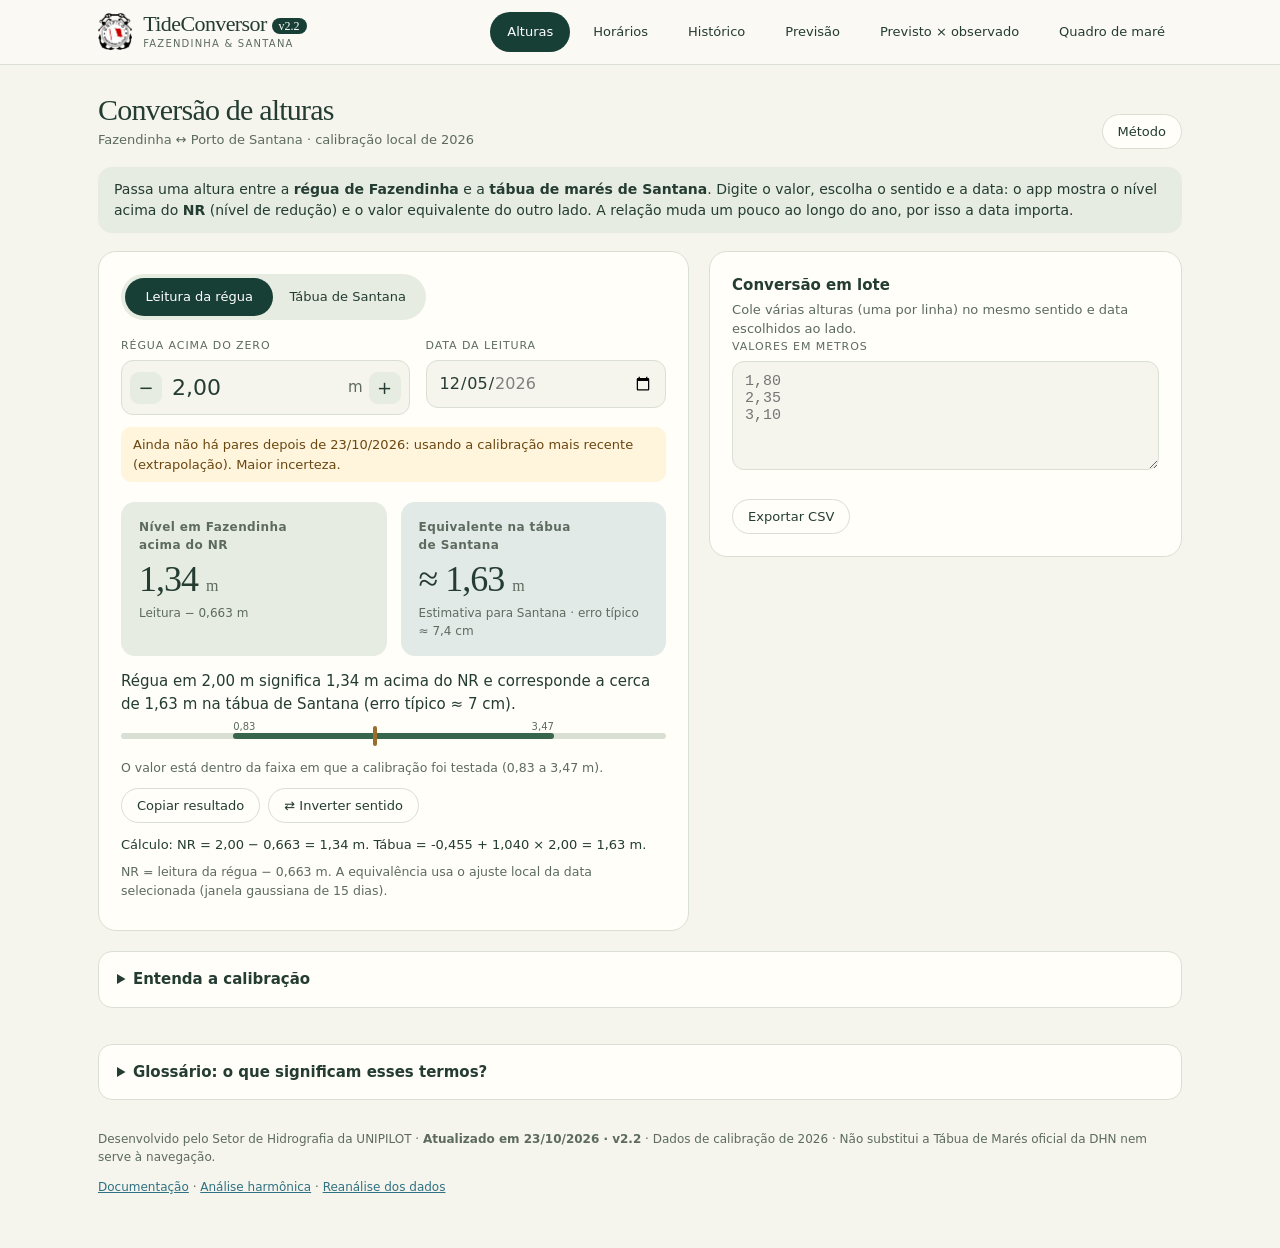
==== index.html @ 61ae39d6 "Refaz Previsto × observado: visão geral de todo o registro, pontos e curvas Co-Authored-By: Claude S" ====
<!doctype html>
<html lang="pt-BR">
<head>
<meta charset="utf-8">
<meta name="viewport" content="width=device-width,initial-scale=1">
<meta name="theme-color" content="#173f35">
<meta name="description" content="TideConversor v2: conversão de alturas, defasagens de horário, série histórica e previsão de maré entre Fazendinha e Porto de Santana.">
<title>TideConversor v2</title>
<link rel="icon" href="logo.png">
<link rel="manifest" href="manifest.webmanifest">
<link rel="stylesheet" href="styles.css">
<link rel="stylesheet" href="compare.css">
</head>
<body>
<a class="skip" href="#main">Ir para o conteúdo</a>
<header>
  <div class="top">
    <div class="brand">
      <img class="institution-logo" src="logo.png" alt="Logotipo UNIPILOT" width="34" height="37">
      <div><strong>TideConversor <em>v2.2</em></strong><span>Fazendinha &amp; Santana</span></div>
    </div>
    <nav class="topnav" role="tablist" aria-label="Ferramentas">
      <button role="tab" id="tab-converter" data-panel="converter" aria-selected="true" aria-controls="converter">Alturas</button>
      <button role="tab" id="tab-lunar" data-panel="lunar" aria-selected="false" aria-controls="lunar">Horários</button>
      <button role="tab" id="tab-history" data-panel="history" aria-selected="false" aria-controls="history">Histórico</button>
      <button role="tab" id="tab-forecast" data-panel="forecast" aria-selected="false" aria-controls="forecast">Previsão</button>
      <button role="tab" id="tab-compare" data-panel="compare" aria-selected="false" aria-controls="compare">Previsto × observado</button>
      <button role="tab" id="tab-carta" data-panel="carta" aria-selected="false" aria-controls="carta">Quadro de maré</button>
    </nav>
  </div>
</header>

<main id="main">

<!-- ============ ALTURAS ============ -->
<section id="converter" class="panel" role="tabpanel" aria-labelledby="tab-converter">
  <div class="sectionhead">
    <div><h2>Conversão de alturas</h2><p class="sub">Fazendinha ↔ Porto de Santana · calibração local de 2026</p></div>
    <button class="textbutton" data-method="converter">Método</button>
  </div>

  <p class="intro">Passa uma altura entre a <b>régua de Fazendinha</b> e a <b>tábua de marés de Santana</b>. Digite o valor, escolha o sentido e a data: o app mostra o nível acima do <b>NR</b> (nível de redução) e o valor equivalente do outro lado. A relação muda um pouco ao longo do ano, por isso a data importa.</p>
  <div class="converter-layout">
    <div class="card">
      <div class="seg" role="group" aria-label="Referência da entrada">
        <button id="staffMode" aria-pressed="true">Leitura da régua</button>
        <button id="tableMode" aria-pressed="false">Tábua de Santana</button>
      </div>
      <div class="fields">
        <div>
          <label class="label" id="valueLabel" for="value">Régua acima do zero</label>
          <div class="inputbox">
            <button class="step" id="valueDown" aria-label="Diminuir 5 centímetros" type="button">−</button>
            <input id="value" inputmode="decimal" value="2,00" autocomplete="off" aria-describedby="basis">
            <span>m</span>
            <button class="step" id="valueUp" aria-label="Aumentar 5 centímetros" type="button">+</button>
          </div>
        </div>
        <div>
          <label class="label" for="calDate">Data da leitura</label>
          <div class="inputbox"><input type="date" id="calDate" min="2026-01-01" max="2026-12-31"></div>
        </div>
      </div>
      <div id="monthBadge" class="badge" hidden></div>

      <div class="results" aria-live="polite" aria-atomic="true">
        <div class="result">
          <h3>Nível em Fazendinha<br>acima do NR</h3>
          <div class="number" id="nr">—</div>
          <div class="hint" id="nrNote"></div>
        </div>
        <div class="result water">
          <h3 id="equivLabel"></h3>
          <div class="number" id="equiv">—</div>
          <div class="hint" id="equivNote"></div>
        </div>
      </div>
      <p class="plain" id="plain" aria-live="polite"></p>
      <div class="rangebar" id="rangebar" aria-hidden="true"></div>
      <p class="note" id="rangeNote"></p>
      <div class="actions">
        <button class="textbutton" id="copyResult">Copiar resultado</button>
        <button class="textbutton" id="swapMode">⇄ Inverter sentido</button>
      </div>
      <p class="calculation" id="calculation" aria-live="polite"></p>
      <div class="warning" id="warning" role="status" hidden></div>
      <p class="note" id="basis">NR = leitura da régua − 0,663 m. A equivalência usa o ajuste do mês selecionado.</p>
    </div>

    <div class="card">
      <h3>Conversão em lote</h3>
      <p class="sub">Cole várias alturas (uma por linha) no mesmo sentido e data escolhidos ao lado.</p>
      <label class="label" for="batch">Valores em metros</label>
      <textarea id="batch" rows="5" placeholder="1,80&#10;2,35&#10;3,10" spellcheck="false"></textarea>
      <div class="tablewrap" id="batchOut"></div>
      <div class="actions"><button class="textbutton" id="batchCsv">Exportar CSV</button></div>
    </div>
  </div>

  <details id="calibDetails" class="method"><summary>Entenda a calibração</summary>
    <p id="calibText"></p>
    <div class="calibration" id="model"></div>
    <div class="tablewrap"><table id="modelTable"><caption>Ajustes mensais de referência · T = a + b·R · [IC 95% de b por reamostragem de semanas]</caption>
      <thead><tr><th>Mês</th><th>a (m)</th><th>b</th><th>Pares</th><th>Erro T (cm)</th><th>Erro R (cm)</th><th>Faixa R (m)</th></tr></thead><tbody></tbody></table></div>
    <p>R = régua acima do zero; H = nível de Fazendinha acima do NR; T = tábua de Santana. H = R − 0,663; T = a + bR; no sentido inverso R = (T − a)/b (regredir R sobre T diretamente dá o mesmo erro, 7,7 cm). A redução de 0,663 m foi informada pelo usuário e pressupõe o mesmo zero entre a régua física e o RLS, sem nivelamento independente.</p>
    <p>O ajuste em cada data usa os pares PM/BM com peso gaussiano (σ = 15 dias). Em validação por semanas excluídas o erro típico é de 7,8 cm, igual ao dos ajustes mensais (8,1 cm) e dos harmônicos (7,9 cm), mas sem saltos na virada do mês. O erro é validação temporal interna em 2026, não intervalo de confiança. Alturas intermediárias não foram validadas separadamente; o conversor não prevê horários nem aplica defasagem temporal às alturas.</p>
  </details>
</section>

<!-- ============ HORÁRIOS ============ -->
<section id="lunar" class="panel" role="tabpanel" aria-labelledby="tab-lunar" hidden>
  <div class="sectionhead">
    <div><h2>Diferenças de horário</h2><p class="sub">Observações de Fazendinha − previsão da tábua de Santana · jan–out/2026</p></div>
    <div class="section-actions"><button class="textbutton" id="exportCSV">Exportar CSV</button><button class="textbutton" data-method="lunar">Método</button></div>
  </div>
  <p class="intro">Mostra se a maré chega em Fazendinha <b>antes</b> ou <b>depois</b> do horário que a tábua prevê para Santana. Valor negativo = antes; positivo = depois. Compara-se separadamente a <b>preamar</b> (maré cheia) e a <b>baixamar</b> (maré seca), e as fases da Lua: <b>sizígia</b> (lua nova e cheia, marés maiores) e <b>quadratura</b> (quartos, marés menores).</p>
  <div class="card lunar-toolbar">
    <div><label class="label" for="lunarMonth">Mês para explorar</label><select id="lunarMonth"></select></div>
    <div><label class="label" for="window">Janela lunar</label>
      <select id="window"><option value="1">±1 dia</option><option value="2" selected>±2 dias</option><option value="3">±3 dias</option></select></div>
    <div><label class="label" for="support">Resolução</label>
      <select id="support"><option value="dense">≤20 min · preferencial</option><option value="all">≤65 min · ampliado</option></select></div>
  </div>
  <div id="lunarBadge" class="badge" hidden></div>
  <div class="subnav" role="group" aria-label="Visualização" id="lunarNav">
    <button class="chip" data-view="lunarSummary" aria-pressed="true">Médias</button>
    <button class="chip" data-view="lunarGraphView" aria-pressed="false">Gráfico</button>
    <button class="chip" data-view="lunarTableView" aria-pressed="false">Tabela</button>
  </div>

  <div id="lunarSummary" class="subview">
    <div class="phasegrid" id="phaseCards" aria-live="polite"></div>
    <div class="plain-box" id="lunarPlain" aria-live="polite"></div>
    <div class="sign-note"><span class="pill">− antes da previsão</span><span class="pill">+ depois da previsão</span><span class="pill">minutos</span><span class="pill">IC 95% da média</span></div>
    <p class="note" id="phaseNote"></p>
    <div class="calendar" id="calendar"></div>
    <p class="note interpretation">A comparação é com a previsão de Santana. Não representa, isoladamente, a defasagem física entre duas estações observadas.</p>
  </div>

  <div id="lunarGraphView" class="card subview" hidden>
    <div class="chart-head">
      <div><h3>Médias mensais</h3><p class="sub">Observado − previsto, em minutos. Barras = IC 95% da média.</p></div>
      <div class="chart-options" role="group" aria-label="Ciclo no gráfico">
        <button class="chip" id="springChart" aria-pressed="true">Sizígia</button>
        <button class="chip" id="neapChart" aria-pressed="false">Quadratura</button>
      </div>
    </div>
    <div class="plotwrap"><svg class="chart" id="lagChart" viewBox="0 0 920 300" role="img" aria-label="Médias mensais da defasagem"></svg></div>
    <div class="legend"><span><i class="dot"></i> Preamar</span><span><i class="dot bm"></i> Baixamar</span><span>Lacuna = menos de 3 pares; marcador vazado = menos de 10 pares.</span></div>
  </div>

  <div id="lunarTableView" class="card subview" hidden>
    <div class="tablewrap"><table>
      <caption>Média em minutos (n = pares) · mediana entre colchetes</caption>
      <thead><tr><th>Mês</th><th>Sizígia<br>PM</th><th>Sizígia<br>BM</th><th>Quadratura<br>PM</th><th>Quadratura<br>BM</th></tr></thead>
      <tbody id="summaryTable"></tbody></table></div>
  </div>

  <details class="method"><summary>Método e limitações</summary>
    <p><b>Diferença temporal = horário do extremo observado em Fazendinha − horário previsto na tábua de Santana.</b> São médias dos pares, separadas por mês do evento oficial, tipo de extremo e ciclo; não são a diferença entre horários médios calculados separadamente. Subtrair o NR não altera a defasagem.</p>
    <p>Sizígia: janela em torno de Lua nova ou cheia. A partir de 11/08/2026 a amostragem do registrador é irregular, e o horário do extremo passa a ser estimado por ajuste parabólico local (erro típico ≈ 11 min em teste de decimação). Quadratura: em torno dos quartos. Eventos fora da janela não entram. Extremos detectados por segmento com proeminência de 0,50 m; pareamento um a um do mesmo tipo, distância máxima de 180 min. Suporte padrão ≤20 min e patamar ≤40 min; ampliado ≤65 min. Após a recontagem, 1.001 pares PM/BM; 943 com suporte de até 65 min.</p>
    <p>O IC 95% usa a distribuição t sobre os eventos e supõe independência entre eles; com eventos de dias consecutivos isso é otimista. DP descreve a dispersão dos eventos, não a incerteza da média. Os relógios foram mantidos conforme os arquivos, sem deslocamento inferido.</p>
  </details>
</section>

<!-- ============ HISTÓRICO ============ -->
<section id="history" class="panel" role="tabpanel" aria-labelledby="tab-history" hidden>
  <div class="sectionhead">
    <div><h2>Série histórica</h2><p class="sub">Nível médio em Fazendinha · out/2024 a out/2026</p></div>
    <div class="section-actions"><button class="textbutton" id="exportHistory">Exportar CSV</button><button class="textbutton" data-method="history">Método</button></div>
  </div>
  <p class="intro">Nível médio da água em Fazendinha, dia a dia e mês a mês, desde outubro de 2024. Serve para ver se o ano está mais cheio ou mais seco que o anterior. <b>2024</b> teve seca extrema, por isso é mostrado à parte.</p>
  <div class="history-toolbar">
    <div class="subnav" role="group" aria-label="Visualização" id="historyNav">
      <button class="chip" data-view="historySummary" aria-pressed="true">Comparar</button>
      <button class="chip" data-view="historyGraphView" aria-pressed="false">Gráfico</button>
      <button class="chip" data-view="historyTableView" aria-pressed="false">Tabela</button>
    </div>
    <div class="history-reference" id="historyRef" hidden>
      <label class="label" for="historyDatum">Referência</label>
      <select id="historyDatum"><option value="nr">Acima do NR</option><option value="zero">Acima do zero da régua</option></select>
    </div>
  </div>

  <div id="historySummary" class="subview">
    <p class="note interpretation">Seca extrema de 2024 × 2025 como comparador. Diferenças observadas não isolam o efeito causal da seca.</p>
    <div class="cards3" id="droughtCards"></div>
    <h3 class="subhead">2026 × 2025 (mesmos meses completos)</h3>
    <div class="cards3" id="yoyCards"></div>
  </div>

  <div id="historyGraphView" class="card subview" hidden>
    <div class="chart-head">
      <div><h3 id="historyTitle">Médias mensais</h3><p class="sub">Selecione um ponto para ver o valor. Marcador vazado = mês parcial.</p></div>
      <div class="chart-options" role="group" aria-label="Escala">
        <button class="chip" id="histMonthly" aria-pressed="true">Mensal</button>
        <button class="chip" id="histDaily" aria-pressed="false">Diária</button>
      </div>
    </div>
    <div class="yearchecks" id="yearChecks">
      <label><input type="checkbox" data-year="2024" checked> <i style="background:var(--c2024)"></i> 2024</label>
      <label><input type="checkbox" data-year="2025" checked> <i style="background:var(--c2025)"></i> 2025</label>
      <label><input type="checkbox" data-year="2026" checked> <i style="background:var(--c2026)"></i> 2026</label>
    </div>
    <div class="plotwrap"><svg class="chart" id="historyChart" viewBox="0 0 920 320" role="img" aria-label="Série histórica de nível médio"></svg></div>
    <p class="readout" id="historyReadout" aria-live="polite"></p>
  </div>

  <div id="historyTableView" class="card subview" hidden>
    <div class="tablewrap"><table><caption id="historyCaption"></caption>
      <thead><tr><th>Mês</th><th>2024</th><th>2025</th><th>2026</th></tr></thead><tbody id="historyTable"></tbody></table></div>
  </div>

  <details class="method"><summary>Dados históricos</summary>
    <p>2024 aparece separado por ter ocorrido seca extrema regional; 2025 é um comparador, não normal climatológica. As médias diárias exigem ≥260 amostras e intervalo máximo no dia ≤60 min. Médias mensais dão peso igual a cada dia qualificado; meses parciais são identificados.</p>
    <p>Comparação out–dez de 2024 × 2025: dezembro de 2024 tem 30 de 31 dias (*). Fonte: série RLS de Fazendinha (atalaia-fazendinha-rls.xls) a partir de 07/11/2024; de 01/10 a 06/11/2024 usam-se os dados da v1. Dias com amostragem esparsa (após 11/08/2026) entram quando o maior intervalo é ≤65 min, pela média temporal (trapézios); em teste de decimação o erro foi de ≈0,1 cm. Cada dia exige cobertura completa; 22 pontos espúrios foram removidos.</p>
    <p>Contexto da seca: <a href="https://www.sgb.gov.br/sala-de-imprensa/-/asset_publisher/ujyx/content/monitoramento-hidrologico-permite-acompanhar-evolucao-da-estiagem-na-regiao-norte" target="_blank" rel="noopener">SGB/CPRM</a>.</p>
  </details>
</section>

<!-- ============ PREVISÃO ============ -->
<section id="forecast" class="panel" role="tabpanel" aria-labelledby="tab-forecast" hidden>
  <div class="sectionhead">
    <div><h2>Previsão da maré</h2><p class="sub">Quanto a água estará acima do NR, e quando ocorrem preamar e baixamar</p></div>
    <button class="textbutton" data-method="forecast">Como é calculado</button>
  </div>
  <p class="intro">Escolha o <b>local</b>, o <b>dia</b> e a <b>hora</b>. O app mostra o nível previsto naquele momento e os horários das marés do dia. A previsão vem da tábua de marés de Santana de 2026.</p>

  <div class="card fc-pick">
    <div><label class="label" for="forecastLocation">1 · Local</label>
      <select id="forecastLocation"><option value="faz">Fazendinha (nível acima do NR)</option><option value="san">Porto de Santana (altura da tábua)</option></select></div>
    <div><label class="label" for="forecastDate">2 · Dia</label>
      <div class="inputbox"><button class="step" id="dayPrev" type="button" aria-label="Dia anterior">‹</button><input type="date" id="forecastDate" min="2026-01-01" max="2026-12-31"><button class="step" id="dayNext" type="button" aria-label="Próximo dia">›</button></div></div>
    <div><label class="label" for="forecastTime">3 · Hora (Brasília)</label>
      <div class="inputbox"><input type="time" id="forecastTime"><button class="step wide" id="nowBtn" type="button">Agora</button></div></div>
    </div>

  <div class="warning" id="forecastWarning" role="status" hidden></div>

  <div class="card fc-hero" aria-live="polite">
    <p class="bigsentence" id="fcSentence">—</p>
    <div class="fc-stats">
      <div class="stat"><span class="k">Nível neste horário</span><span class="v" id="fcLevel">—</span><span class="s" id="fcTrend"></span></div>
      <div class="stat pmstat"><span class="k">▲ Próxima preamar (maré cheia)</span><span class="v" id="fcNextPM">—</span><span class="s" id="fcNextPMs"></span></div>
      <div class="stat bmstat"><span class="k">▼ Próxima baixamar (maré seca)</span><span class="v" id="fcNextBM">—</span><span class="s" id="fcNextBMs"></span></div>
    </div>
    <p class="fc-column" id="fcColumn" hidden></p>
  </div>
  <p class="note" id="fcNote"></p>

  <div class="card">
    <h3>Marés do dia</h3>
    <div class="tidelist" id="tideList"></div>
  </div>

  <div class="card" style="margin-top:20px">
    <h3>Quadro de marés de Fazendinha</h3>
    <p class="sub">Níveis médios calculados com as constantes harmônicas do bloco 02 (313 dias) e NR de 66,3 cm.</p>
    <div class="tablewrap"><table><thead><tr><th>Nível</th><th>acima do NR (m)</th><th>acima do zero da régua (m)</th></tr></thead><tbody id="quadroBody"></tbody></table></div>
    <p class="note" id="quadroNote"></p>
  </div>

  <div class="card" style="margin-top:20px">
    <h3>Curva do dia</h3>
    <div class="plotwrap"><svg class="chart" id="forecastChart" viewBox="0 0 920 250" role="img" aria-label="Curva de maré do dia"></svg></div>
    <p class="note">Toque ou clique na curva para escolher a hora. A linha pontilhada é a hora atual; o ponto laranja, o horário escolhido.</p>
  </div>

  <details class="adv"><summary>Opções avançadas</summary>
    <div class="adv-body">
      <div><label class="label" for="forecastDepth">Profundidade do local ao NR (opcional)</label>
        <div class="inputbox"><input id="forecastDepth" inputmode="decimal" placeholder="ex.: 6,50" autocomplete="off"><span>m</span></div>
        <p class="note">Se você souber a profundidade do fundo medida a partir do NR, o app calcula a coluna d’água (profundidade + nível).</p></div>
      <label class="check" hidden><input type="checkbox" id="lagToggle"> Ajustar os horários pela defasagem média observada em Fazendinha <small>(experimental: a preamar tende a ocorrer ~15 min antes da prevista em Santana)</small></label>
      <button class="textbutton" id="exportForecast">Baixar o dia em CSV (a cada 15 min)</button>
    </div>
  </details>

  <details class="method"><summary>Como a previsão é calculada</summary>
    <p><b>Harmônica de Fazendinha (padrão).</b> O nível é a soma de ondas senoidais: nível = S0 + Σ f·H·cos(V0 + u − G), com as 113 constantes harmônicas da análise do PACMARÉ (ANHAMA) da série de 313 dias do bloco 02 (correções f e u, inferência e rejeição a 95 %). Os argumentos astronômicos são os de Schureman. A previsão vale para qualquer data de 2024 a 2030, mas as componentes mais lentas dependem do regime do rio observado em 2025–2026.</p>
    <p><b>Componentes anuais.</b> Sa (21,6 cm) e Ssa (8,3 cm) vêm da mesma análise do PACMARÉ e deslocam o nível médio ao longo do ano, porque o rio sobe e desce. Em dados que não entraram no ajuste, o erro típico é de 10,1 cm (bloco 03), 9,5 cm (bloco 04) e 24 cm na seca de 2024 (bloco 01). Valem enquanto o regime do rio se parecer com 2025–2026.</p>
    <p><b>Nível de redução.</b> NR = S0 − (M2 + S2 + N2 + K2) = 229,7 − 163,4 = 66,3 cm acima do zero da régua (método do Alte Franco, 1997, com as constantes do PACMARÉ). Antes o site usava 66,3 cm, calculado com as constantes de ajuste próprio. O nível mostrado é o nível acima do NR.</p>
    <p><b>Escolha da previsão.</b> Foram comparadas a harmônica com as 57 constantes de ajuste próprio e a com as 113 constantes do PACMARÉ (ambas com Sa e Ssa); a do PACMARÉ teve o menor erro em todos os blocos e é a única usada para Fazendinha. Para o Porto de Santana é usada a tábua oficial de 2026.</p>
  </details>
</section>

<!-- ============ PREVISTO × OBSERVADO ============ -->
<section id="carta" class="panel" role="tabpanel" aria-labelledby="tab-carta" hidden>
  <div class="sectionhead"><div><h2>Quadro de maré</h2><p class="sub">No formato das informações de maré das cartas náuticas · alturas em metros acima do NR</p></div><button class="chip noprint" id="cartaPrint" type="button">Imprimir / salvar PDF</button></div>
  <article class="carta-box" aria-label="Informações de maré de Fazendinha">
    <header class="carta-head"><span>INFORMAÇÕES DE MARÉ</span><b>ATALAIA DE FAZENDINHA</b><i>Lat 00°03,4′ S · Long 051°06,5′ W · Fuso UTC−03</i></header>
    <div class="carta-grid">
      <div>
        <h3>Alturas da maré</h3>
        <table class="carta-tab"><thead><tr><th>Nível</th><th>Sigla</th><th>Acima do NR (m)</th><th>Acima do zero da régua (m)</th></tr></thead><tbody id="cartaNiveis"></tbody></table>
        <h3>Dados gerais</h3>
        <table class="carta-tab" id="cartaGerais"><tbody></tbody></table>
      </div>
      <div><h3>Esquema dos níveis</h3><svg id="cartaSvg" role="img" aria-label="Esquema dos níveis de maré em relação ao NR" viewBox="0 0 520 400"></svg></div>
    </div>
    <h3>Constantes harmônicas principais</h3>
    <table class="carta-tab carta-const"><thead><tr><th>Componente</th><th>Velocidade (°/h)</th><th>H (m)</th><th>G local UTC−3 (°)</th><th>G Greenwich (°)</th></tr></thead><tbody id="cartaConst"></tbody></table>
    <p class="carta-note" id="cartaFonte"></p>
  </article>
  <p class="note">Alturas calculadas com as 113 constantes do PACMARÉ e o nível médio anual. O NR de trabalho é uma referência do Setor de Hidrografia da UNIPILOT e não substitui a Tábua de Marés nem as cartas oficiais da DHN, nem serve à navegação.</p>
</section>

<section id="compare" class="panel" role="tabpanel" aria-labelledby="tab-compare" hidden>
  <div class="sectionhead">
    <div><h2>Previsto × observado</h2><p class="sub">A previsão acertou? Compare com o que a régua de Fazendinha registrou.</p></div>
    <div class="cmp-dl"><button class="textbutton" id="cmpCsv">Baixar este período (CSV)</button><button class="textbutton" id="cmpCsvAll">Baixar todas as marés (CSV)</button></div>
  </div>

  <p class="intro">Em cima, <b>todo o registro</b> da régua (média de cada dia). Embaixo, o <b>período escolhido</b> em detalhe: a <b>curva preta</b> é o nível que a régua registrou e a <b>curva verde</b>, o que a previsão dizia. Os <b>pontos</b> marcam as preamares e baixamares: preto = observado, verde vazado = previsto. O erro é medido só nesses pontos.</p>

  <div class="card"><h3>Todo o registro</h3><p class="sub">Média diária do nível, de nov/2024 a hoje. A faixa marrom é o período mostrado abaixo; toque no gráfico para mudar de lugar. A área cinza é o período usado no ajuste.</p>
    <canvas id="cmpOv" height="150" aria-label="Nível médio diário observado e previsto em todo o registro"></canvas>
    <div class="cmp-legend"><span><i style="background:var(--ink,#1c1c1c)"></i>Observado</span><span><i style="background:#1b9664"></i>Previsto</span></div>
    <div class="cmp-cards cmp-cards3" id="cmpSummary"></div></div>

  <div class="card cmp-pick">
    <span class="label">1 · Escolha o que quer ver</span>
    <div class="chips" id="cmpPresets"></div>
    <span class="label" style="margin-top:14px">2 · Ou navegue pelo tempo</span>
    <div class="cmp-nav">
      <button class="step" id="cmpPrev" type="button" aria-label="Período anterior">‹</button>
      <input type="date" id="cmpDate" aria-label="Primeiro dia">
      <button class="step" id="cmpNext" type="button" aria-label="Próximo período">›</button>
      <div class="chips" id="cmpLen" role="group" aria-label="Duração"></div>
    </div>
    <p class="cmp-tag" id="cmpTag"></p>
  </div>

  <p class="cmp-verdict" id="cmpVerdict" aria-live="polite"></p>

  <div class="card">
    <div class="cmp-legend"><span><i style="background:var(--ink,#1c1c1c)"></i>Observado (curva)</span><span><i style="background:#1b9664"></i>Previsto (curva)</span><span><i class="dot" style="background:var(--ink,#1c1c1c)"></i>PM/BM observada</span><span><i class="dot ring"></i>PM/BM prevista</span><span><i class="dot" style="background:#eb6834"></i>erro nas preamares</span><span><i class="tri" style="color:#3a7bd5"></i>erro nas baixamares</span><span><i class="gap"></i>sem registro</span></div>
    <div class="cmp-chart" id="cmpWrap">
      <canvas id="cmpMain" height="300" aria-label="Nível observado e previsto"></canvas>
      <canvas id="cmpErr" height="130" aria-label="Diferença de altura nas preamares e baixamares"></canvas>
      <div class="cmp-cursor" id="cmpCursor" hidden></div><div class="cmp-tip" id="cmpTip" hidden></div>
    </div>
    <p class="note">Escala fixa: altura em metros acima do NR (gráfico de cima) e erro de altura em centímetros (gráfico de baixo: acima de zero = previsão mais alta que a água). As escalas são as mesmas em todos os períodos.</p>
  </div>

  <div class="cmp-cards" id="cmpCards" aria-live="polite"></div>
  <div class="card"><div class="cmp-evhead"><h3 id="cmpEvTitle">Preamares e baixamares neste período</h3><button class="chip" id="cmpAll" type="button">Ver todas as marés do registro</button></div><p class="sub">A hora e a altura em que a água realmente chegou ao máximo e ao mínimo, contra o que a previsão dizia.</p><div class="tablewrap"><table id="cmpEvents"></table></div></div>

  <div class="card"><h3>E nos outros meses?</h3><p class="sub">Erro típico de altura nas preamares e baixamares de cada mês. Toque em um ponto para ver aquele mês.</p><canvas id="cmpMonths" height="190" aria-label="Erro típico por mês"></canvas>
    <div class="cmp-legend"><span><i style="background:#1b9664"></i>teste independente (dados não usados no ajuste)</span><span><i style="background:#9aa39c"></i>dados usados no ajuste (erro menor, não é um teste)</span><span><i style="background:#d9a441"></i>registro irregular (após 11/08/2026)</span></div></div>

  <details><summary>Como ler estes números</summary>
    <p><b>Erro típico (RMSE)</b>: diferença de altura entre as preamares e baixamares previstas e observadas, em centímetros (só elas são usadas; as horas intermediárias não entram no cálculo); erros grandes pesam mais. <b>Viés</b>: se a previsão ficou, em média, acima (+) ou abaixo (−) da água. <b>9 em cada 10 marés</b>: o erro máximo em 90 % das preamares e baixamares. <b>Horário</b>: diferença média entre a hora prevista e a observada para preamares e baixamares.</p>
    <p><b>Avaliação:</b> até 10 cm, muito boa; até 15 cm, boa; até 25 cm, razoável; acima disso, fraca (a água do rio muda o nível médio e a previsão não acompanha).</p>
    <p>A previsão é a harmônica de Fazendinha com as componentes anuais. As 113 constantes (marés e componentes anuais Sa e Ssa) vêm da análise do PACMARÉ do bloco B02 (fev/2025 a jan/2026). <b>Dados fora desse período são teste</b>: nov–dez/2024 e jan–jul/2026. Nos períodos usados no ajuste o erro é menor por construção. As observações são valores horários da régua; depois de 11/08/2026 o registrador grava de forma irregular e há menos horas.</p>
  </details>
</section>
</main>

<details class="gloss"><summary>Glossário: o que significam esses termos?</summary>
  <dl>
    <dt>Régua (R)</dt><dd>Leitura da régua física de Fazendinha, em metros acima do zero da própria régua.</dd>
    <dt>NR</dt><dd>Nível de redução, a referência de profundidade. Aqui, NR = leitura da régua − 0,663 m.</dd>
    <dt>Tábua de Santana</dt><dd>Altura da maré prevista na tábua oficial do Porto de Santana.</dd>
    <dt>Preamar (PM) e baixamar (BM)</dt><dd>Momento de maré mais cheia e de maré mais seca.</dd>
    <dt>Sizígia e quadratura</dt><dd>Sizígia: lua nova e cheia, marés de maior amplitude. Quadratura: quartos de lua, marés de menor amplitude.</dd>
    <dt>Defasagem</dt><dd>Diferença de horário: hora observada em Fazendinha menos hora prevista em Santana.</dd>
    <dt>Erro típico</dt><dd>O quanto, em média, a conversão costuma errar quando testada em semanas que não participaram do ajuste. Não é um intervalo de confiança.</dd>
  </dl>
</details>
<footer>
  <p>Desenvolvido pelo Setor de Hidrografia da UNIPILOT · <b>Atualizado em 23/10/2026 · v2.2</b> · Dados de calibração de 2026 · Não substitui a Tábua de Marés oficial da DHN nem serve à navegação.</p>
  <p><button class="textbutton" id="installOffline" hidden>Instalar</button> <a href="README.md">Documentação</a> · <a href="ANALISE_HARMONICA.md">Análise harmônica</a> · <a href="ANALISE.md">Reanálise dos dados</a></p>
</footer>

<dialog id="methodDialog" aria-labelledby="methodTitle">
  <div class="dialog-head"><h3 id="methodTitle"></h3><button class="textbutton" id="closeMethod" aria-label="Fechar">Fechar</button></div>
  <div id="methodBody"></div>
</dialog>
<div id="toast" role="status" aria-live="polite"></div>

<script src="data/data.js"></script>
<script src="data/harm.js"></script>
<script src="harmonic.js"></script>
<script src="app.js"></script>
<script src="compare.js"></script>
<script src="carta.js"></script>
</body>
</html>
---- styles.css ----
:root{--forest:#173f35;--leaf:#38664d;--sage:#e6ece1;--paper:#f5f4ed;--line:#dadfd3;--muted:#5d6b5f;--ochre:#9d6c2b;--water:#2f7283;--ink:#243c32;--card:#fffef9;--head:#faf9f3;--warn-bg:#fff4dc;--warn-ink:#6a4710;--ok-bg:#e4f0e6;--chart-grid:#e3e8dc;--chart-text:#5b6e59;--pm:#315d7e;--bm:#16818b;--c2024:#b87524;--c2025:#315d7e;--c2026:#16818b;--focus:#c7aa65;color-scheme:light}
@media (prefers-color-scheme:dark){:root{--forest:#2c6a58;--leaf:#6fa88a;--sage:#1f2b26;--paper:#121a17;--line:#2b3a34;--muted:#9bab9e;--ochre:#d8a15a;--water:#6ab5c6;--ink:#e4ece6;--card:#18231f;--head:#151f1b;--warn-bg:#3a2e12;--warn-ink:#f2d9a0;--ok-bg:#1d3326;--chart-grid:#2a3832;--chart-text:#9bab9e;--pm:#7fb0d6;--bm:#55c0c8;--c2024:#e0a05a;--c2025:#7fb0d6;--c2026:#55c0c8;color-scheme:dark}}
*{box-sizing:border-box}
html{-webkit-text-size-adjust:100%}
body{margin:0;background:var(--paper);color:var(--ink);font:15px/1.5 system-ui,-apple-system,"Segoe UI",sans-serif}
button,input,select,textarea{font:inherit;color:inherit}
button,a,select{touch-action:manipulation}
button{cursor:pointer}
:focus-visible{outline:3px solid var(--focus);outline-offset:3px;border-radius:6px}
.skip{position:absolute;left:-999px;top:8px;background:var(--forest);color:#fff;padding:8px 14px;border-radius:8px;z-index:20}.skip:focus{left:8px}
a{color:var(--water)}
header{border-bottom:1px solid var(--line);background:var(--head);position:sticky;top:0;z-index:5}
.top{max-width:1140px;margin:auto;padding:12px 28px;display:flex;justify-content:space-between;align-items:center;gap:14px}
.brand{display:flex;align-items:center;gap:11px}
.institution-logo{height:37px;width:auto}
.brand strong{display:block;font:22px Georgia,serif;letter-spacing:-.6px;line-height:1.1}
.brand strong em{font-style:normal;font-size:12px;background:var(--forest);color:#fff;border-radius:10px;padding:1px 7px;vertical-align:middle;letter-spacing:0}
.brand span{display:block;font-size:10px;letter-spacing:1.2px;color:var(--muted);text-transform:uppercase}
.topnav{display:flex;gap:6px}
.topnav button{border:0;background:transparent;border-radius:25px;font-size:13px;padding:10px 17px}
.topnav button[aria-selected=true]{color:#fff;background:var(--forest)}
main{max-width:1140px;margin:auto;padding:28px 28px 36px}
.sectionhead{display:flex;justify-content:space-between;align-items:flex-end;gap:14px;margin-bottom:18px;flex-wrap:wrap}
h2{font:30px Georgia,serif;letter-spacing:-.8px;margin:0}
h3{margin:0;font-size:15px}
.sub{margin:3px 0 0;color:var(--muted);font-size:13px}
.subhead{margin:26px 0 12px;font:20px Georgia,serif}
.section-actions{display:flex;gap:8px;flex-wrap:wrap}
.card{background:var(--card);border:1px solid var(--line);border-radius:18px;padding:22px}
.converter-layout{display:grid;grid-template-columns:1.25fr 1fr;gap:20px;align-items:start}
.seg{display:inline-grid;grid-template-columns:1fr 1fr;background:var(--sage);border-radius:30px;padding:4px;margin-bottom:18px;max-width:100%}
.seg button{border:0;background:transparent;border-radius:26px;padding:9px 16px;font-size:13px}
.seg button[aria-pressed=true]{background:var(--forest);color:#fff}
.fields{display:grid;grid-template-columns:minmax(0,1.2fr) minmax(0,1fr);gap:16px}
.fields select{min-width:0;text-overflow:ellipsis}
.label{display:block;font-size:11px;letter-spacing:.9px;text-transform:uppercase;color:var(--muted);margin-bottom:6px}
.inputbox{display:flex;align-items:center;gap:6px;border:1.5px solid var(--line);border-radius:12px;background:var(--paper);padding:3px 8px}
.inputbox:focus-within{border-color:var(--leaf)}
.inputbox input{flex:1;min-width:0;border:0;background:transparent;font-size:22px;padding:7px 4px;outline:0;font-variant-numeric:tabular-nums}
.inputbox input[type=date],.inputbox input[type=time]{font-size:16px}
.inputbox span{color:var(--muted)}
.inputbox input[aria-invalid=true]{color:#b3402b}
.step{border:0;background:var(--sage);border-radius:9px;width:32px;height:32px;font-size:18px;line-height:1;flex:none}
.step.wide{width:auto;padding:0 12px;font-size:13px}
select,textarea{width:100%;border:1.5px solid var(--line);border-radius:12px;background:var(--paper);padding:11px 12px}
textarea{resize:vertical;font:15px ui-monospace,Menlo,monospace}
.badge{margin-top:12px;padding:8px 12px;border-radius:10px;background:var(--warn-bg);color:var(--warn-ink);font-size:13px}
.results{display:grid;grid-template-columns:1fr 1fr;gap:14px;margin:20px 0 12px}
.result{background:var(--sage);border-radius:14px;padding:16px 18px;min-width:0}
.result h3{font-size:12px;letter-spacing:.4px;color:var(--muted);font-weight:600;min-height:36px}
.result.water{background:color-mix(in srgb,var(--water) 14%,var(--card))}
.number{font:36px Georgia,serif;letter-spacing:-1px;margin:4px 0;font-variant-numeric:tabular-nums}
.number small{font-size:16px;color:var(--muted)}
.number .pm{font-size:14px;color:var(--muted);font-family:system-ui}
.hint{font-size:12px;color:var(--muted)}
.rangebar{position:relative;height:30px;margin:4px 0 0}
.rangebar .track{position:absolute;left:0;right:0;top:12px;height:6px;border-radius:3px;background:var(--line)}
.rangebar .calib{position:absolute;top:12px;height:6px;border-radius:3px;background:var(--leaf)}
.rangebar .mark{position:absolute;top:5px;width:4px;height:20px;border-radius:2px;background:var(--ochre);transform:translateX(-2px)}
.rangebar .lbl{position:absolute;top:-2px;font-size:10px;color:var(--muted)}
.actions{display:flex;gap:8px;flex-wrap:wrap;margin:10px 0 0}
.textbutton{border:1px solid var(--line);background:var(--card);border-radius:20px;padding:7px 15px;font-size:13px}
.textbutton:hover{border-color:var(--leaf)}
.calculation{font-size:13px;color:var(--ink);margin:12px 0 4px;min-height:1.5em}
.note{font-size:12.5px;color:var(--muted);margin:8px 0}
.warning{margin:12px 0;padding:10px 13px;border-radius:10px;background:var(--warn-bg);color:var(--warn-ink);font-size:13px}
[hidden]{display:none!important}
.tablewrap{overflow-x:auto;margin-top:12px}
table{width:100%;border-collapse:collapse;font-size:13.5px;font-variant-numeric:tabular-nums}
th,td{text-align:right;padding:8px 10px;border-bottom:1px solid var(--line)}
th:first-child,td:first-child{text-align:left}
th{font-size:11px;letter-spacing:.7px;text-transform:uppercase;color:var(--muted);font-weight:600}
caption{text-align:left;font-size:12px;margin:0 0 10px;color:var(--muted)}
tr.selected td{background:var(--sage)}
td small{color:var(--muted)}
.monthbtn{border:0;background:transparent;padding:0;text-decoration:underline dotted;text-underline-offset:3px}
details{margin-top:20px;background:var(--card);border:1px solid var(--line);border-radius:14px;padding:4px 18px}
summary{cursor:pointer;padding:12px 0;font-weight:600}
details p{font-size:13.5px;color:var(--ink)}
.calibration{font:13px ui-monospace,Menlo,monospace;background:var(--sage);padding:10px 12px;border-radius:10px;margin-bottom:10px;overflow-wrap:anywhere}
.lunar-toolbar{display:grid;grid-template-columns:repeat(3,1fr);gap:16px;margin-bottom:12px}
.subnav{display:flex;gap:8px;margin:14px 0;flex-wrap:wrap}
.chip{border:1px solid var(--line);background:var(--card);border-radius:20px;padding:7px 16px;font-size:13px}
.chip[aria-pressed=true]{background:var(--forest);border-color:var(--forest);color:#fff}
.phasegrid{display:grid;grid-template-columns:1fr 1fr;gap:18px}
.phase-title{display:flex;justify-content:space-between;align-items:flex-start;margin-bottom:12px}
.phase-title p{margin:2px 0 0;font-size:12.5px;color:var(--muted)}
.moonicon{display:flex;gap:6px}
.moon{width:20px;height:20px;border-radius:50%;border:2px solid var(--muted);display:block}
.moon.full{background:var(--muted)}
.moon.quarter{background:linear-gradient(90deg,var(--muted) 50%,transparent 50%)}
.moon.last{background:linear-gradient(270deg,var(--muted) 50%,transparent 50%)}
.phase-values{display:grid;grid-template-columns:1fr 1fr;gap:12px}
.kind{font-size:12px;color:var(--muted);display:flex;align-items:center;gap:6px}
.dot{display:inline-block;width:9px;height:9px;border-radius:50%;background:var(--pm)}
.dot.bm{background:var(--bm)}
.lagvalue{font:32px Georgia,serif;letter-spacing:-1px;margin:4px 0}
.lagvalue small{font:13px system-ui;color:var(--muted)}
.lagvalue.empty{color:var(--muted)}
.direction{font-size:12.5px}
.stats{font-size:12px;color:var(--muted);margin-top:4px}
.sample{display:inline-block;margin-top:6px;font-size:11.5px;background:var(--warn-bg);color:var(--warn-ink);border-radius:8px;padding:2px 8px}
.sign-note{display:flex;gap:8px;flex-wrap:wrap;margin:16px 0 4px}
.pill{font-size:12px;background:var(--sage);border-radius:14px;padding:3px 11px}
.calendar{display:flex;gap:8px;flex-wrap:wrap;margin:10px 0}
.calendar span{font-size:12.5px;border:1px solid var(--line);border-radius:12px;padding:3px 10px;background:var(--card)}
.chart-head{display:flex;justify-content:space-between;align-items:flex-start;gap:12px;flex-wrap:wrap}
.chart-options{display:flex;gap:6px}
.plotwrap{margin-top:10px}
.chart{width:100%;height:auto;display:block;overflow:visible}
.chart text{font-family:system-ui,sans-serif}
.plotpoint,.history-point{cursor:pointer}
.plotpoint:focus-visible,.history-point:focus-visible{outline:3px solid var(--focus)}
.legend{display:flex;gap:16px;flex-wrap:wrap;font-size:12px;color:var(--muted);margin-top:8px;align-items:center}
.history-toolbar{display:flex;gap:16px;align-items:flex-end;justify-content:space-between;flex-wrap:wrap}
.history-reference{min-width:210px}
.cards3{display:grid;grid-template-columns:repeat(3,1fr);gap:16px}
.comparison-card .number{font-size:30px}
.yearchecks{display:flex;gap:16px;margin:10px 0;font-size:13px;flex-wrap:wrap}
.yearchecks label{display:flex;align-items:center;gap:6px}
.yearchecks i{width:12px;height:12px;border-radius:50%;display:inline-block}
.readout{font-size:13px;color:var(--muted);min-height:1.5em;margin:8px 0 0}
.forecast-controls{display:grid;grid-template-columns:1.2fr 1.1fr 1.1fr 1.2fr;gap:14px;margin-bottom:12px}
.forecast-results{grid-template-columns:repeat(3,1fr);margin-top:14px}
.result.next{background:color-mix(in srgb,var(--ochre) 14%,var(--card))}
.check{display:flex;gap:8px;align-items:flex-start;font-size:13px;color:var(--muted);margin:4px 2px}
.check input{margin-top:4px}
footer{max-width:1140px;margin:auto;padding:8px 28px 40px;font-size:12px;color:var(--muted)}
dialog{border:1px solid var(--line);border-radius:18px;background:var(--card);color:var(--ink);max-width:min(680px,92vw);max-height:85vh;padding:22px}
dialog::backdrop{background:rgba(10,20,15,.55)}
.dialog-head{display:flex;justify-content:space-between;align-items:center;margin-bottom:8px}
#methodBody p{font-size:14px}
#toast{position:fixed;left:50%;bottom:22px;transform:translateX(-50%) translateY(20px);background:var(--forest);color:#fff;padding:10px 18px;border-radius:24px;font-size:13px;opacity:0;pointer-events:none;transition:.25s;z-index:30}
#toast.show{opacity:1;transform:translateX(-50%)}
@media (max-width:860px){
  .converter-layout,.phasegrid{grid-template-columns:1fr}
  .forecast-controls{grid-template-columns:1fr 1fr}
  .cards3{grid-template-columns:1fr}
}
@media (max-width:600px){
  .top{padding:10px 16px;flex-wrap:wrap}
  main{padding:20px 16px 28px}
  .topnav{width:100%;overflow-x:auto}
  .topnav button{padding:9px 14px;white-space:nowrap}
  h2{font-size:25px}
  .card{padding:16px}
  .fields,.lunar-toolbar,.forecast-controls,.results,.forecast-results{grid-template-columns:1fr}
  .number{font-size:30px}
  .result h3{min-height:0}
  footer{padding:8px 16px 36px}
}
@media (prefers-reduced-motion:reduce){*{transition:none!important}}
@media print{header,.topnav,.actions,.textbutton,footer{display:none}body{background:#fff}}

.intro{background:var(--sage);border-radius:14px;padding:12px 16px;font-size:14px;margin:0 0 18px}
.plain{font-size:15px;margin:14px 0 6px;font-weight:500}
.plain-box{background:var(--sage);border-radius:14px;padding:12px 16px;margin:14px 0;font-size:14.5px}
.plain-box p{margin:4px 0}
.fc-pick{display:grid;grid-template-columns:1.3fr 1.2fr 1.2fr;gap:14px;margin-bottom:14px}
.fc-hero{margin-bottom:20px}
.bigsentence{font:22px/1.35 Georgia,serif;margin:0 0 16px;letter-spacing:-.3px}
.fc-stats{display:grid;grid-template-columns:repeat(3,1fr);gap:12px}
.stat{background:var(--sage);border-radius:14px;padding:12px 14px;display:flex;flex-direction:column;gap:2px}
.stat.pmstat{background:color-mix(in srgb,var(--pm) 14%,var(--card))}
.stat.bmstat{background:color-mix(in srgb,var(--ochre) 14%,var(--card))}
.stat .k{font-size:12px;color:var(--muted)}
.stat .v{font:28px Georgia,serif;letter-spacing:-.6px}
.stat .s{font-size:12.5px;color:var(--muted)}
.fc-column{margin:14px 0 0;font-size:14px}
.tidelist{display:grid;grid-template-columns:repeat(auto-fit,minmax(150px,1fr));gap:10px;margin-top:12px}
.tide{border:1px solid var(--line);border-radius:12px;padding:10px 12px}
.tide.next{border-color:var(--ochre);background:color-mix(in srgb,var(--ochre) 10%,var(--card))}
.tide.past{opacity:.55}
.tide b{display:block;font-size:13px}
.tide .t{font:24px Georgia,serif}
.tide .h{font-size:13px;color:var(--muted)}
.adv .adv-body{display:grid;gap:14px;padding:4px 0 16px}
.adv .check{margin:0}
.gloss{max-width:1084px;margin:0 28px 10px}
@media (min-width:1196px){.gloss{margin:0 auto 10px}}
.gloss dl{margin:0 0 12px}.gloss dt{font-weight:600;margin-top:8px}.gloss dd{margin:2px 0 0;color:var(--muted);font-size:13.5px}
@media (max-width:860px){.fc-stats{grid-template-columns:1fr}.fc-pick{grid-template-columns:1fr}}
@media (max-width:600px){.gloss{margin:0 16px 10px}.bigsentence{font-size:19px}}

.tide .t,.tide .h{display:block}
.card,.converter-layout>*,.fc-pick>*,.fields>*{min-width:0}
.inputbox input[type=date],.inputbox input[type=time]{min-width:0;width:100%}
@media (max-width:860px){.converter-layout{grid-template-columns:minmax(0,1fr)}}
@media (max-width:600px){.fields,.fc-pick{grid-template-columns:minmax(0,1fr)}}
html,body{overflow-x:hidden}

.fc-pick .wide{grid-column:1/-1}

#compare canvas{width:100%;display:block;touch-action:pan-y}#cmpErr{margin-top:6px}.legend i{display:inline-block;width:12px;height:12px;border-radius:3px;margin-right:5px;vertical-align:-2px}
---- compare.css ----
/* Aba Previsto × observado (compartilhada pela v1 e pela v2) */
#compare .intro{background:var(--sage);border-radius:14px;padding:12px 16px;font-size:14px;margin:0 0 16px}
#compare .chips{display:flex;gap:8px;flex-wrap:wrap;margin-top:6px}
#compare .cmp-nav{display:flex;gap:8px;align-items:center;flex-wrap:wrap;margin-top:6px}
#compare .cmp-nav input{border:1.5px solid var(--line);border-radius:12px;background:var(--paper);padding:8px 10px;font:inherit;color:inherit;min-width:0}
#compare .step{border:0;background:var(--sage);border-radius:9px;width:34px;height:34px;font-size:18px;cursor:pointer;color:inherit}
#compare .cmp-tag{margin:12px 0 0;font-size:13px;padding:8px 12px;border-radius:10px;background:var(--sage)}
#compare .cmp-tag.test{background:#e0f0e6;color:#1d5a3b}#compare .cmp-tag.fit{background:#eceae2;color:#58564f}#compare .cmp-tag.sparse{background:#fbefd3;color:#6a4710}
#compare .cmp-cards{display:grid;grid-template-columns:repeat(4,1fr);gap:12px;margin:0 0 16px}
#compare .cmp-card{background:var(--card);border:1px solid var(--line);border-radius:14px;padding:12px 14px}
#compare .cmp-card .k{font-size:11px;letter-spacing:.6px;text-transform:uppercase;color:var(--muted)}
#compare .cmp-card .v{font:30px Georgia,serif;letter-spacing:-.8px;margin:2px 0}#compare .cmp-card .v small{font-size:14px;color:var(--muted)}
#compare .cmp-card .s{font-size:12.5px;color:var(--muted);line-height:1.4}
#compare .cmp-verdict{font-size:15px;margin:12px 2px 12px}
#compare .cmp-legend{display:flex;gap:16px;flex-wrap:wrap;color:var(--muted);font-size:12.5px;margin:6px 0}
#compare .cmp-legend i{width:12px;height:12px;border-radius:3px;display:inline-block;margin-right:5px;vertical-align:-2px}
#compare .cmp-chart{position:relative}
#compare canvas{width:100%;display:block}#compare #cmpErr{margin-top:4px}
#compare .cmp-cursor{position:absolute;top:0;bottom:0;width:1px;background:var(--ochre);pointer-events:none}
#compare .cmp-tip{position:absolute;top:6px;z-index:3;background:var(--forest,#173f35);color:#fff;border-radius:10px;padding:8px 11px;font-size:12.5px;line-height:1.45;pointer-events:none;white-space:nowrap;box-shadow:0 2px 8px rgba(0,0,0,.25)}
#compare .card{margin-bottom:16px}
#compare table{width:100%;border-collapse:collapse;font-size:13.5px;font-variant-numeric:tabular-nums}
#compare th,#compare td{text-align:right;padding:7px 9px;border-bottom:1px solid var(--line);white-space:nowrap}
#compare th:first-child,#compare td:first-child{text-align:left}
#compare th{font-size:11px;text-transform:uppercase;letter-spacing:.6px;color:var(--muted);font-weight:600}
#compare td.good{color:#1d7a4b}#compare td.bad{color:#b3402b}
#compare .tablewrap{max-height:340px;overflow:auto}
@media (max-width:860px){#compare .cmp-cards{grid-template-columns:1fr 1fr}}
@media (max-width:480px){#compare .cmp-cards{grid-template-columns:1fr}}
#compare [hidden]{display:none!important}
/* Quadro de maré (carta náutica) */
#carta .carta-box{background:var(--card,#fff);border:2px solid var(--forest,#173f35);outline:1px solid var(--forest,#173f35);outline-offset:3px;padding:18px 20px;margin:4px 4px 16px}
#carta .carta-head{display:flex;flex-direction:column;gap:2px;text-align:center;border-bottom:2px solid var(--forest,#173f35);padding-bottom:10px;margin-bottom:12px}
#carta .carta-head span{font-size:12px;letter-spacing:2.5px;color:var(--muted)}#carta .carta-head b{font:700 21px Georgia,serif;letter-spacing:.5px}#carta .carta-head i{font-size:12.5px;color:var(--muted);font-style:normal}
#carta h3{font:700 12px system-ui,sans-serif;letter-spacing:1.4px;text-transform:uppercase;color:var(--forest,#173f35);margin:16px 0 6px}
#carta .carta-grid{display:grid;grid-template-columns:1.1fr 1fr;gap:22px;align-items:start}
#carta .carta-tab{width:100%;border-collapse:collapse;font-size:13.5px;font-variant-numeric:tabular-nums}
#carta .carta-tab th,#carta .carta-tab td{padding:6px 8px;border:1px solid var(--line);text-align:right}#carta .carta-tab th{font-size:11px;font-weight:600;color:var(--muted);background:var(--sage,#eef)}
#carta .carta-tab th:first-child,#carta .carta-tab td:first-child{text-align:left}#carta .carta-tab td:nth-child(2){text-align:center}
#carta #cartaGerais td:last-child{text-align:left}#carta .carta-tab tr.ref td{border-top:2px solid var(--forest,#173f35);font-weight:600}
#carta .carta-const td:nth-child(2){text-align:right}
#carta #cartaSvg{width:100%;height:auto;display:block;max-width:520px}
#carta .carta-note{font-size:12px;color:var(--muted);margin:12px 0 0}
@media (max-width:760px){#carta .carta-grid{grid-template-columns:1fr}#carta .carta-tab{font-size:12.5px}#carta .carta-tab th,#carta .carta-tab td{padding:5px 5px}}
@media print{body *{visibility:hidden!important}#carta,#carta *{visibility:visible!important}#carta{position:absolute;left:0;top:0;width:100%;display:block!important}.noprint{display:none!important}}
/* pontos e curvas */
#compare .cmp-dl{display:flex;gap:16px;flex-wrap:wrap}
#compare .cmp-cards3{grid-template-columns:repeat(3,1fr);margin:14px 0 0}
@media (max-width:760px){#compare .cmp-cards3{grid-template-columns:1fr}}
#compare .cmp-evhead{display:flex;justify-content:space-between;align-items:center;gap:12px;flex-wrap:wrap}#compare .cmp-evhead h3{margin:0}
#compare .cmp-legend i.dot{border-radius:50%;width:10px;height:10px}#compare .cmp-legend i.ring{background:transparent;border:2px solid #1b9664}
#compare .cmp-legend i.tri{width:0;height:0;border-left:6px solid transparent;border-right:6px solid transparent;border-bottom:10px solid currentColor;border-radius:0;background:none}
#compare .cmp-legend i.gap{background:rgba(150,160,150,.3)}
#compare #cmpOv{cursor:pointer}
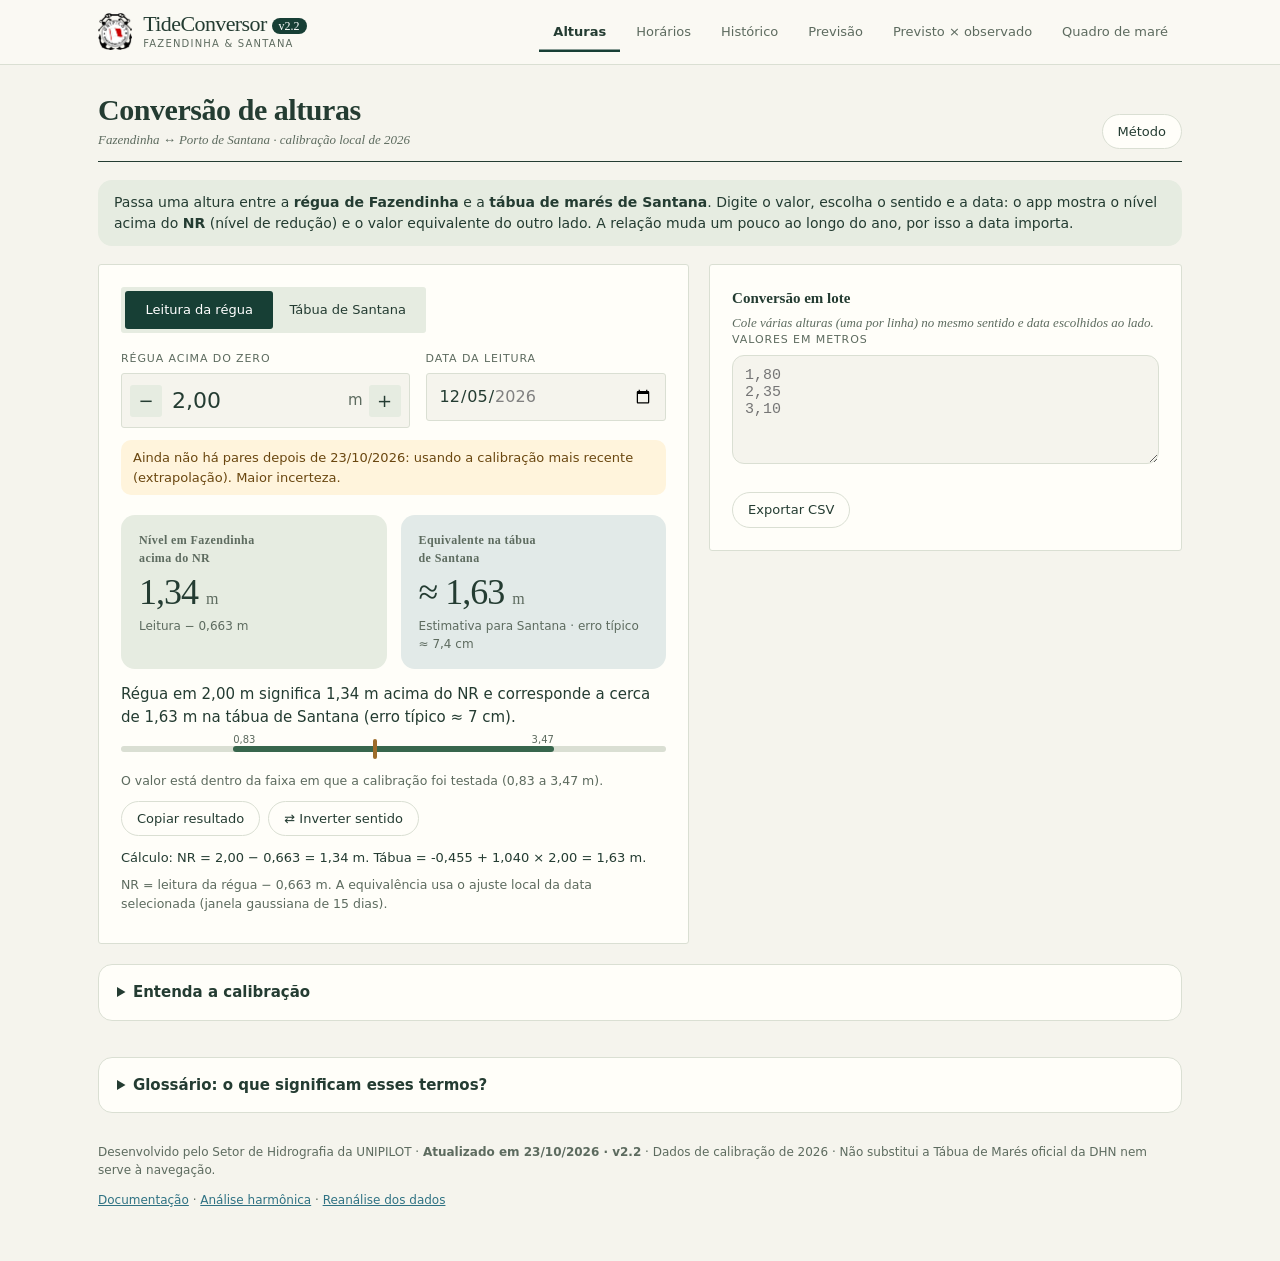
==== commit a484544a: "Acabamento de periódico científico: figuras numeradas, paleta Okabe–Ito, tabelas booktabs, esquema d" ====
--- a/index.html
+++ b/index.html
@@ -10,6 +10,7 @@
 <link rel="manifest" href="manifest.webmanifest">
 <link rel="stylesheet" href="styles.css">
 <link rel="stylesheet" href="compare.css">
+<link rel="stylesheet" href="journal.css">
 </head>
 <body>
 <a class="skip" href="#main">Ir para o conteúdo</a>
@@ -288,21 +289,26 @@
 <section id="carta" class="panel" role="tabpanel" aria-labelledby="tab-carta" hidden>
   <div class="sectionhead"><div><h2>Quadro de maré</h2><p class="sub">No formato das informações de maré das cartas náuticas · alturas em metros acima do NR</p></div><button class="chip noprint" id="cartaPrint" type="button">Imprimir / salvar PDF</button></div>
   <article class="carta-box" aria-label="Informações de maré de Fazendinha">
-    <header class="carta-head"><span>INFORMAÇÕES DE MARÉ</span><b>ATALAIA DE FAZENDINHA</b><i>Lat 00°03,4′ S · Long 051°06,5′ W · Fuso UTC−03</i></header>
+    <header class="carta-head"><span>INFORMAÇÕES SOBRE A MARÉ</span><b>ATALAIA DE FAZENDINHA</b><i>Lat 00°03,4′ S · Long 051°06,5′ W · Fuso UTC−03</i></header>
+    <h3>Tabela 1. Informações sobre a maré</h3>
+    <table class="carta-tab carta-chart"><thead><tr><th rowspan="2">Lugar</th><th rowspan="2">Lat</th><th rowspan="2">Long</th><th rowspan="2">HWF&amp;C</th><th colspan="5">Alturas em metros sobre o NR</th></tr><tr><th>MHWS</th><th>MHWN</th><th>MLWN</th><th>MLWS</th><th>MSL</th></tr></thead><tbody id="cartaCarta"></tbody></table>
+    <p class="carta-note">As duas últimas linhas reproduzem o quadro da carta náutica informada (Macapá e Companhia das Docas de Santana), para comparação. A primeira é Fazendinha, calculada neste aplicativo.</p>
     <div class="carta-grid">
       <div>
-        <h3>Alturas da maré</h3>
+        <h3>Tabela 2. Alturas da maré</h3>
         <table class="carta-tab"><thead><tr><th>Nível</th><th>Sigla</th><th>Acima do NR (m)</th><th>Acima do zero da régua (m)</th></tr></thead><tbody id="cartaNiveis"></tbody></table>
-        <h3>Dados gerais</h3>
+        <h3>Tabela 3. Dados gerais</h3>
         <table class="carta-tab" id="cartaGerais"><tbody></tbody></table>
       </div>
-      <div><h3>Esquema dos níveis</h3><svg id="cartaSvg" role="img" aria-label="Esquema dos níveis de maré em relação ao NR" viewBox="0 0 520 400"></svg></div>
-    </div>
-    <h3>Constantes harmônicas principais</h3>
+      <figure class="carta-fig"><svg id="cartaSvg" role="img" aria-label="Esquema dos níveis de maré em relação ao NR" viewBox="0 0 640 500"></svg><figcaption class="fig-cap"><b>Figura 1.</b> Níveis de maré de Fazendinha em relação ao NR (metros). A faixa clara é a amplitude de sizígia e a escura, a de quadratura; MSL é o nível médio.</figcaption></figure>
+    </div>
+    <h3>Tabela 4. Referência vertical, método e qualidade dos dados</h3>
+    <table class="carta-tab" id="cartaQual"><tbody></tbody></table>
+    <h3>Tabela 5. Constantes harmônicas principais</h3>
     <table class="carta-tab carta-const"><thead><tr><th>Componente</th><th>Velocidade (°/h)</th><th>H (m)</th><th>G local UTC−3 (°)</th><th>G Greenwich (°)</th></tr></thead><tbody id="cartaConst"></tbody></table>
     <p class="carta-note" id="cartaFonte"></p>
   </article>
-  <p class="note">Alturas calculadas com as 113 constantes do PACMARÉ e o nível médio anual. O NR de trabalho é uma referência do Setor de Hidrografia da UNIPILOT e não substitui a Tábua de Marés nem as cartas oficiais da DHN, nem serve à navegação.</p>
+  <p class="note">Alturas calculadas com as 113 constantes do PACMARÉ e o nível médio anual. Classificação da maré, cálculo do NR e período mínimo de observação seguem a NORMAM-501/DHN (Anexo J); datum, incerteza a 95 % e distinção entre observado e previsto seguem a IHO S-44 (6.1.0). O NR de trabalho é uma referência do Setor de Hidrografia da UNIPILOT e não substitui a Tábua de Marés nem as cartas oficiais da DHN, nem serve à navegação.</p>
 </section>
 
 <section id="compare" class="panel" role="tabpanel" aria-labelledby="tab-compare" hidden>
@@ -313,10 +319,11 @@
 
   <p class="intro">Em cima, <b>todo o registro</b> da régua (média de cada dia). Embaixo, o <b>período escolhido</b> em detalhe: a <b>curva preta</b> é o nível que a régua registrou e a <b>curva verde</b>, o que a previsão dizia. Os <b>pontos</b> marcam as preamares e baixamares: preto = observado, verde vazado = previsto. O erro é medido só nesses pontos.</p>
 
-  <div class="card"><h3>Todo o registro</h3><p class="sub">Média diária do nível, de nov/2024 a hoje. A faixa marrom é o período mostrado abaixo; toque no gráfico para mudar de lugar. A área cinza é o período usado no ajuste.</p>
-    <canvas id="cmpOv" height="150" aria-label="Nível médio diário observado e previsto em todo o registro"></canvas>
-    <div class="cmp-legend"><span><i style="background:var(--ink,#1c1c1c)"></i>Observado</span><span><i style="background:#1b9664"></i>Previsto</span></div>
-    <div class="cmp-cards cmp-cards3" id="cmpSummary"></div></div>
+  <figure class="card fig"><canvas id="cmpOv" height="150" aria-label="Nível médio diário observado e previsto em todo o registro"></canvas>
+    <div class="cmp-legend"><span><i style="background:var(--ink,#1c1c1c)"></i>Observado</span><span><i style="background:#009E73"></i>Previsto</span></div>
+    <figcaption class="fig-cap"><b>Figura 1.</b> Nível médio diário observado e previsto em todo o registro de Fazendinha (nov/2024 a out/2026), em metros acima do NR. A faixa marrom marca o período detalhado abaixo (toque no gráfico para mudá-la); a área cinza é o período usado no ajuste da previsão (bloco 02).</figcaption></figure>
+  <div class="cmp-tabhead"><b>Tabela 1.</b> Erro de altura nas preamares e baixamares (previsto − observado).</div>
+  <div class="cmp-cards cmp-cards3" id="cmpSummary"></div>
 
   <div class="card cmp-pick">
     <span class="label">1 · Escolha o que quer ver</span>
@@ -333,21 +340,23 @@
 
   <p class="cmp-verdict" id="cmpVerdict" aria-live="polite"></p>
 
-  <div class="card">
-    <div class="cmp-legend"><span><i style="background:var(--ink,#1c1c1c)"></i>Observado (curva)</span><span><i style="background:#1b9664"></i>Previsto (curva)</span><span><i class="dot" style="background:var(--ink,#1c1c1c)"></i>PM/BM observada</span><span><i class="dot ring"></i>PM/BM prevista</span><span><i class="dot" style="background:#eb6834"></i>erro nas preamares</span><span><i class="tri" style="color:#3a7bd5"></i>erro nas baixamares</span><span><i class="gap"></i>sem registro</span></div>
+  <figure class="card fig">
+    <div class="cmp-legend"><span><i style="background:var(--ink,#1c1c1c)"></i>Observado (curva)</span><span><i style="background:#009E73"></i>Previsto (curva)</span><span><i class="dot" style="background:var(--ink,#1c1c1c)"></i>PM/BM observada</span><span><i class="dot ring"></i>PM/BM prevista</span><span><i class="dot" style="background:var(--c-pm,#D55E00)"></i>erro nas preamares</span><span><i class="tri" style="color:var(--c-bm,#0072B2)"></i>erro nas baixamares</span><span><i class="gap"></i>sem registro</span></div>
     <div class="cmp-chart" id="cmpWrap">
       <canvas id="cmpMain" height="300" aria-label="Nível observado e previsto"></canvas>
       <canvas id="cmpErr" height="130" aria-label="Diferença de altura nas preamares e baixamares"></canvas>
       <div class="cmp-cursor" id="cmpCursor" hidden></div><div class="cmp-tip" id="cmpTip" hidden></div>
     </div>
-    <p class="note">Escala fixa: altura em metros acima do NR (gráfico de cima) e erro de altura em centímetros (gráfico de baixo: acima de zero = previsão mais alta que a água). As escalas são as mesmas em todos os períodos.</p>
-  </div>
-
+    <figcaption class="fig-cap"><b>Figura 2.</b> Período escolhido. (a) Nível observado (curva preta) e previsto (curva verde), em metros acima do NR; os pontos marcam as preamares e baixamares, e o traço cinza liga cada observação à sua previsão. (b) Erro de altura nas preamares (círculos) e baixamares (triângulos): acima de zero, a previsão ficou mais alta que a água. Escalas fixas, iguais em todos os períodos; faixas cinza = sem registro.</figcaption>
+  </figure>
+
+  <div class="cmp-tabhead"><b>Tabela 2.</b> Resumo do período escolhido.</div>
   <div class="cmp-cards" id="cmpCards" aria-live="polite"></div>
-  <div class="card"><div class="cmp-evhead"><h3 id="cmpEvTitle">Preamares e baixamares neste período</h3><button class="chip" id="cmpAll" type="button">Ver todas as marés do registro</button></div><p class="sub">A hora e a altura em que a água realmente chegou ao máximo e ao mínimo, contra o que a previsão dizia.</p><div class="tablewrap"><table id="cmpEvents"></table></div></div>
-
-  <div class="card"><h3>E nos outros meses?</h3><p class="sub">Erro típico de altura nas preamares e baixamares de cada mês. Toque em um ponto para ver aquele mês.</p><canvas id="cmpMonths" height="190" aria-label="Erro típico por mês"></canvas>
-    <div class="cmp-legend"><span><i style="background:#1b9664"></i>teste independente (dados não usados no ajuste)</span><span><i style="background:#9aa39c"></i>dados usados no ajuste (erro menor, não é um teste)</span><span><i style="background:#d9a441"></i>registro irregular (após 11/08/2026)</span></div></div>
+  <div class="card"><div class="cmp-evhead"><div class="cmp-tabhead" style="margin:0"><b>Tabela 3.</b> <span id="cmpEvTitle">Preamares e baixamares neste período</span>: hora e altura em que a água chegou ao máximo e ao mínimo, contra o que a previsão dizia.</div><button class="chip" id="cmpAll" type="button">Ver todas as marés do registro</button></div><div class="tablewrap"><table id="cmpEvents"></table></div></div>
+
+  <figure class="card fig"><canvas id="cmpMonths" height="190" aria-label="Erro típico por mês"></canvas>
+    <div class="cmp-legend"><span><i style="background:#009E73"></i>teste independente (dados não usados no ajuste)</span><span><i style="background:#8a9590"></i>dados usados no ajuste (erro menor, não é um teste)</span><span><i style="background:#E69F00"></i>registro irregular (após 11/08/2026)</span></div>
+    <figcaption class="fig-cap"><b>Figura 3.</b> Erro típico (RMSE) de altura nas preamares e baixamares, mês a mês. Toque em um ponto para ver aquele mês em detalhe.</figcaption></figure>
 
   <details><summary>Como ler estes números</summary>
     <p><b>Erro típico (RMSE)</b>: diferença de altura entre as preamares e baixamares previstas e observadas, em centímetros (só elas são usadas; as horas intermediárias não entram no cálculo); erros grandes pesam mais. <b>Viés</b>: se a previsão ficou, em média, acima (+) ou abaixo (−) da água. <b>9 em cada 10 marés</b>: o erro máximo em 90 % das preamares e baixamares. <b>Horário</b>: diferença média entre a hora prevista e a observada para preamares e baixamares.</p>
--- a/compare.css
+++ b/compare.css
@@ -37,7 +37,7 @@
 #carta .carta-tab{width:100%;border-collapse:collapse;font-size:13.5px;font-variant-numeric:tabular-nums}
 #carta .carta-tab th,#carta .carta-tab td{padding:6px 8px;border:1px solid var(--line);text-align:right}#carta .carta-tab th{font-size:11px;font-weight:600;color:var(--muted);background:var(--sage,#eef)}
 #carta .carta-tab th:first-child,#carta .carta-tab td:first-child{text-align:left}#carta .carta-tab td:nth-child(2){text-align:center}
-#carta #cartaGerais td:last-child{text-align:left}#carta .carta-tab tr.ref td{border-top:2px solid var(--forest,#173f35);font-weight:600}
+#carta #cartaGerais td:last-child,#carta #cartaQual td:last-child{text-align:left}#carta #cartaQual td:first-child{width:34%}#carta .carta-tab tr.ref td{border-top:2px solid var(--forest,#173f35);font-weight:600}
 #carta .carta-const td:nth-child(2){text-align:right}
 #carta #cartaSvg{width:100%;height:auto;display:block;max-width:520px}
 #carta .carta-note{font-size:12px;color:var(--muted);margin:12px 0 0}
@@ -48,7 +48,11 @@
 #compare .cmp-cards3{grid-template-columns:repeat(3,1fr);margin:14px 0 0}
 @media (max-width:760px){#compare .cmp-cards3{grid-template-columns:1fr}}
 #compare .cmp-evhead{display:flex;justify-content:space-between;align-items:center;gap:12px;flex-wrap:wrap}#compare .cmp-evhead h3{margin:0}
-#compare .cmp-legend i.dot{border-radius:50%;width:10px;height:10px}#compare .cmp-legend i.ring{background:transparent;border:2px solid #1b9664}
+#compare .cmp-legend i.dot{border-radius:50%;width:10px;height:10px}#compare .cmp-legend i.ring{background:transparent;border:2px solid #009E73}
 #compare .cmp-legend i.tri{width:0;height:0;border-left:6px solid transparent;border-right:6px solid transparent;border-bottom:10px solid currentColor;border-radius:0;background:none}
 #compare .cmp-legend i.gap{background:rgba(150,160,150,.3)}
 #compare #cmpOv{cursor:pointer}
+#carta .carta-chart th,#carta .carta-chart td{text-align:center}#carta .carta-chart td:first-child,#carta .carta-chart th:first-child{text-align:left}
+#carta .carta-chart tr.faz td{font-weight:700;background:var(--sage,#eef)}#carta .carta-chart tr.oficial td{color:var(--muted)}
+
+:root{--c-pm:#D55E00;--c-bm:#0072B2}
--- a/journal.css
+++ b/journal.css
@@ -0,0 +1,56 @@
+/* Acabamento editorial, no estilo de periódico científico (compartilhado pela v1 e pela v2) */
+:root{--serif:Charter,"Iowan Old Style","Palatino Linotype","Book Antiqua",Georgia,serif}
+h1,h2,h3,.subhead,.brand strong{font-family:var(--serif)}
+h2{font-weight:600;letter-spacing:-.015em}
+.sectionhead{border-bottom:1.5px solid var(--ink,#222);padding-bottom:12px}
+.sub{font-family:var(--serif);font-style:italic}
+.card{border-radius:3px;box-shadow:none}
+.chip,.step,.cmp-nav input,select,.inputbox,.seg,.seg button{border-radius:3px}
+.chip[aria-pressed=true]{font-weight:600}
+/* abas como índice de revista */
+.topnav{gap:2px}
+.topnav button,.topnav button[aria-selected=true]{background:transparent!important;border-radius:0!important;padding:10px 14px!important;color:var(--muted)!important;box-shadow:inset 0 -2px 0 transparent}
+.topnav button[aria-selected=true]{color:var(--ink)!important;font-weight:650;box-shadow:inset 0 -2.5px 0 var(--forest,#173f35)}
+.topnav button:hover{color:var(--ink)!important}
+/* tabelas "booktabs": só régua superior, sob o cabeçalho e inferior */
+.panel table{border-collapse:collapse;font-variant-numeric:tabular-nums lining-nums}
+.panel thead th{border-top:1.5px solid var(--ink,#222);border-bottom:1px solid var(--ink,#222);background:transparent;font-weight:600}
+.panel tbody td{border-bottom:1px solid var(--line)}
+.panel tbody tr:last-child td{border-bottom:1.5px solid var(--ink,#222)}
+.panel tbody th{font-weight:600}
+/* legendas de figuras e tabelas */
+figure{margin:0}
+.fig-cap,.cmp-tabhead,.carta-note{font:13px/1.5 var(--serif);color:var(--ink,#222);margin:10px 0 0}
+.fig-cap b,.cmp-tabhead b{font-variant:small-caps;letter-spacing:.04em;font-weight:700}
+.cmp-tabhead{margin:22px 0 8px}
+.cmp-legend{font-family:ui-sans-serif,system-ui,sans-serif}
+/* Previsto × observado */
+#compare .intro{background:transparent;border:0;border-left:3px solid var(--forest,#173f35);border-radius:0;padding:2px 0 2px 14px;font:15.5px/1.6 var(--serif)}
+#compare .cmp-cards{gap:0;border-top:1.5px solid var(--ink,#222);border-bottom:1.5px solid var(--ink,#222);margin-bottom:6px}
+#compare .cmp-card{border:0;border-radius:0;background:transparent;padding:12px 16px;border-left:1px solid var(--line)}
+#compare .cmp-card:first-child{border-left:0;padding-left:4px}
+#compare .cmp-card .k{font-size:11px;letter-spacing:.08em}
+#compare .cmp-card .v{font:600 32px var(--serif);letter-spacing:-.02em}
+#compare .cmp-verdict{font:17px/1.55 var(--serif);margin:16px 0}
+#compare .cmp-tag{border-radius:3px}
+#compare .cmp-tip{border-radius:3px;font-family:ui-sans-serif,system-ui,sans-serif}
+#compare .fig{padding:16px 18px 12px}
+/* Quadro de informações da maré */
+#carta .carta-box{border:2px solid var(--ink,#222);outline:1px solid var(--ink,#222);outline-offset:4px;border-radius:0;padding:22px 26px;margin:6px 6px 22px;background:var(--card)}
+#carta .carta-head{border-bottom:1.5px solid var(--ink,#222);padding-bottom:12px;margin-bottom:6px}
+#carta .carta-head span{font:600 12.5px ui-sans-serif,system-ui,sans-serif;letter-spacing:.32em;color:var(--ink)}
+#carta .carta-head b{font:700 28px var(--serif);letter-spacing:.02em;margin:4px 0}
+#carta .carta-head i{font:italic 14px var(--serif);color:var(--muted)}
+#carta h3{font:600 15px var(--serif);letter-spacing:0;text-transform:none;color:var(--ink);margin:22px 0 8px}
+#carta .carta-tab{font-size:14.5px}
+#carta .carta-tab th{font:600 11.5px ui-sans-serif,system-ui,sans-serif;letter-spacing:.06em;text-transform:uppercase;color:var(--ink);background:transparent}
+#carta .carta-tab th,#carta .carta-tab td{border-left:0;border-right:0;padding:8px 10px}
+#carta .carta-chart{font-size:16px}#carta .carta-chart th[colspan]{border-bottom:1px solid var(--ink)}
+#carta .carta-chart tr.faz td{background:transparent;font-weight:700;font-size:17px}
+#carta .carta-chart td{padding:10px 10px}
+#carta .carta-grid{grid-template-columns:minmax(0,.85fr) minmax(0,1.15fr);gap:26px}#carta table,#carta th,#carta td{white-space:normal}#carta .carta-chart th,#carta .carta-chart td{white-space:nowrap}#carta .carta-grid>*{min-width:0}
+#carta .carta-fig{margin-top:6px}
+#carta #cartaSvg{max-width:none;width:100%}
+#carta tr.ref td{border-top:1.5px solid var(--ink)}
+@media (max-width:760px){#carta .carta-grid{grid-template-columns:minmax(0,1fr)}#compare .cmp-card{border-left:0;border-top:1px solid var(--line)}#compare .cmp-card:first-child{border-top:0}#carta .carta-box{padding:16px 14px}#carta .carta-head b{font-size:23px}#carta .carta-chart{font-size:13.5px}#carta .carta-chart tr.faz td{font-size:14px}}
+@media print{.topnav,header,footer{display:none}}
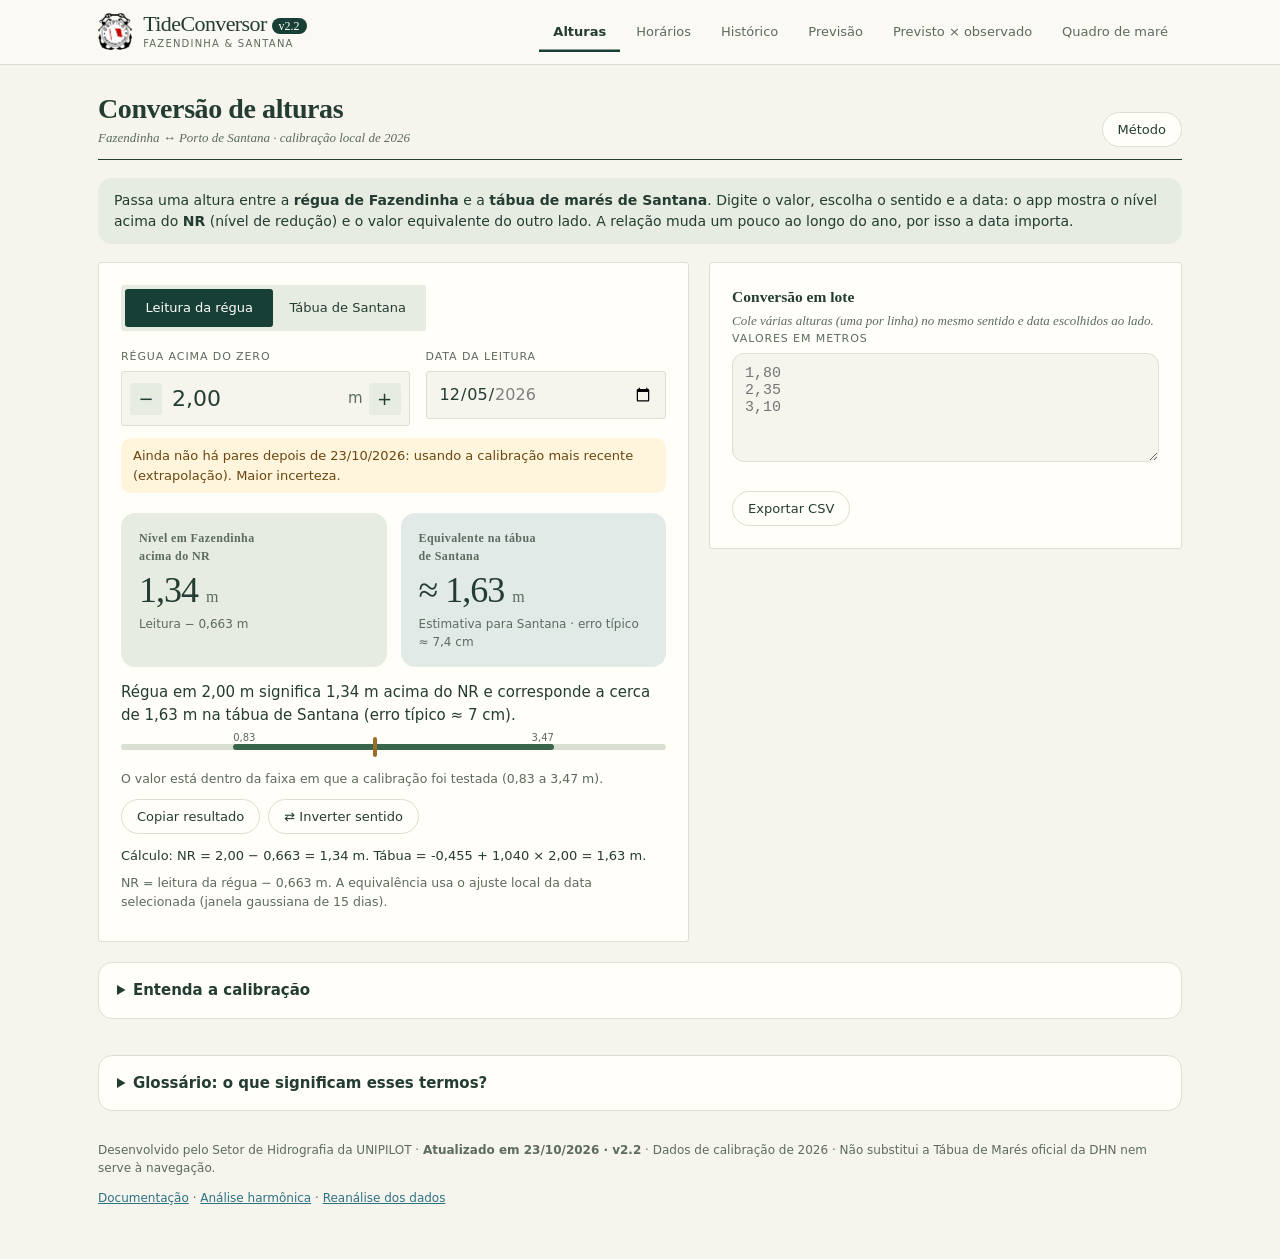
==== commit 07c1c166: "Escala tipográfica proporcional em todas as telas; quadro e esquema responsivos Co-Authored-By: Clau" ====
--- a/index.html
+++ b/index.html
@@ -289,9 +289,9 @@
 <section id="carta" class="panel" role="tabpanel" aria-labelledby="tab-carta" hidden>
   <div class="sectionhead"><div><h2>Quadro de maré</h2><p class="sub">No formato das informações de maré das cartas náuticas · alturas em metros acima do NR</p></div><button class="chip noprint" id="cartaPrint" type="button">Imprimir / salvar PDF</button></div>
   <article class="carta-box" aria-label="Informações de maré de Fazendinha">
-    <header class="carta-head"><span>INFORMAÇÕES SOBRE A MARÉ</span><b>ATALAIA DE FAZENDINHA</b><i>Lat 00°03,4′ S · Long 051°06,5′ W · Fuso UTC−03</i></header>
+    <div class="carta-head"><span>INFORMAÇÕES SOBRE A MARÉ</span><b>ATALAIA DE FAZENDINHA</b><i>Lat 00°03,4′ S · Long 051°06,5′ W · Fuso UTC−03</i></div>
     <h3>Tabela 1. Informações sobre a maré</h3>
-    <table class="carta-tab carta-chart"><thead><tr><th rowspan="2">Lugar</th><th rowspan="2">Lat</th><th rowspan="2">Long</th><th rowspan="2">HWF&amp;C</th><th colspan="5">Alturas em metros sobre o NR</th></tr><tr><th>MHWS</th><th>MHWN</th><th>MLWN</th><th>MLWS</th><th>MSL</th></tr></thead><tbody id="cartaCarta"></tbody></table>
+    <div class="tablewrap-x"><table class="carta-tab carta-chart"><thead><tr><th rowspan="2">Lugar</th><th rowspan="2">Lat</th><th rowspan="2">Long</th><th rowspan="2">HWF&amp;C</th><th colspan="5">Alturas em metros sobre o NR</th></tr><tr><th>MHWS</th><th>MHWN</th><th>MLWN</th><th>MLWS</th><th>MSL</th></tr></thead><tbody id="cartaCarta"></tbody></table></div>
     <p class="carta-note">As duas últimas linhas reproduzem o quadro da carta náutica informada (Macapá e Companhia das Docas de Santana), para comparação. A primeira é Fazendinha, calculada neste aplicativo.</p>
     <div class="carta-grid">
       <div>
@@ -300,7 +300,7 @@
         <h3>Tabela 3. Dados gerais</h3>
         <table class="carta-tab" id="cartaGerais"><tbody></tbody></table>
       </div>
-      <figure class="carta-fig"><svg id="cartaSvg" role="img" aria-label="Esquema dos níveis de maré em relação ao NR" viewBox="0 0 640 500"></svg><figcaption class="fig-cap"><b>Figura 1.</b> Níveis de maré de Fazendinha em relação ao NR (metros). A faixa clara é a amplitude de sizígia e a escura, a de quadratura; MSL é o nível médio.</figcaption></figure>
+      <figure class="carta-fig"><svg id="cartaSvg" role="img" aria-label="Esquema dos níveis de maré em relação ao NR" viewBox="0 0 560 420"></svg><figcaption class="fig-cap"><b>Figura 1.</b> Níveis de maré de Fazendinha em relação ao NR (metros). A faixa clara é a amplitude de sizígia e a escura, a de quadratura; MSL é o nível médio.</figcaption></figure>
     </div>
     <h3>Tabela 4. Referência vertical, método e qualidade dos dados</h3>
     <table class="carta-tab" id="cartaQual"><tbody></tbody></table>
--- a/journal.css
+++ b/journal.css
@@ -1,7 +1,8 @@
 /* Acabamento editorial, no estilo de periódico científico (compartilhado pela v1 e pela v2) */
 :root{--serif:Charter,"Iowan Old Style","Palatino Linotype","Book Antiqua",Georgia,serif}
 h1,h2,h3,.subhead,.brand strong{font-family:var(--serif)}
-h2{font-weight:600;letter-spacing:-.015em}
+h2{font-weight:600;letter-spacing:-.015em;font-size:clamp(22px,2.6vw,28px)}
+h3{font-size:clamp(14px,1.4vw,15.5px)}
 .sectionhead{border-bottom:1.5px solid var(--ink,#222);padding-bottom:12px}
 .sub{font-family:var(--serif);font-style:italic}
 .card{border-radius:3px;box-shadow:none}
@@ -20,37 +21,42 @@
 .panel tbody th{font-weight:600}
 /* legendas de figuras e tabelas */
 figure{margin:0}
-.fig-cap,.cmp-tabhead,.carta-note{font:13px/1.5 var(--serif);color:var(--ink,#222);margin:10px 0 0}
+.fig-cap,.cmp-tabhead,.carta-note{font:clamp(12.5px,1.2vw,13.5px)/1.5 var(--serif);color:var(--ink,#222);margin:10px 0 0}
 .fig-cap b,.cmp-tabhead b{font-variant:small-caps;letter-spacing:.04em;font-weight:700}
 .cmp-tabhead{margin:22px 0 8px}
 .cmp-legend{font-family:ui-sans-serif,system-ui,sans-serif}
 /* Previsto × observado */
-#compare .intro{background:transparent;border:0;border-left:3px solid var(--forest,#173f35);border-radius:0;padding:2px 0 2px 14px;font:15.5px/1.6 var(--serif)}
+#compare .intro{background:transparent;border:0;border-left:3px solid var(--forest,#173f35);border-radius:0;padding:2px 0 2px 14px;font:clamp(14.5px,1.5vw,15.5px)/1.6 var(--serif)}
 #compare .cmp-cards{gap:0;border-top:1.5px solid var(--ink,#222);border-bottom:1.5px solid var(--ink,#222);margin-bottom:6px}
 #compare .cmp-card{border:0;border-radius:0;background:transparent;padding:12px 16px;border-left:1px solid var(--line)}
 #compare .cmp-card:first-child{border-left:0;padding-left:4px}
 #compare .cmp-card .k{font-size:11px;letter-spacing:.08em}
-#compare .cmp-card .v{font:600 32px var(--serif);letter-spacing:-.02em}
-#compare .cmp-verdict{font:17px/1.55 var(--serif);margin:16px 0}
+#compare .cmp-card .v{font:600 clamp(24px,2.8vw,30px) var(--serif);letter-spacing:-.02em}
+#compare .cmp-verdict{font:clamp(15px,1.6vw,16.5px)/1.55 var(--serif);margin:16px 0}
 #compare .cmp-tag{border-radius:3px}
 #compare .cmp-tip{border-radius:3px;font-family:ui-sans-serif,system-ui,sans-serif}
 #compare .fig{padding:16px 18px 12px}
 /* Quadro de informações da maré */
-#carta .carta-box{border:2px solid var(--ink,#222);outline:1px solid var(--ink,#222);outline-offset:4px;border-radius:0;padding:22px 26px;margin:6px 6px 22px;background:var(--card)}
+#carta .carta-box{border:2px solid var(--ink,#222);outline:1px solid var(--ink,#222);outline-offset:4px;border-radius:0;padding:clamp(14px,2.2vw,22px) clamp(14px,2.4vw,26px);margin:6px 6px 22px;background:var(--card)}
 #carta .carta-head{border-bottom:1.5px solid var(--ink,#222);padding-bottom:12px;margin-bottom:6px}
-#carta .carta-head span{font:600 12.5px ui-sans-serif,system-ui,sans-serif;letter-spacing:.32em;color:var(--ink)}
-#carta .carta-head b{font:700 28px var(--serif);letter-spacing:.02em;margin:4px 0}
-#carta .carta-head i{font:italic 14px var(--serif);color:var(--muted)}
-#carta h3{font:600 15px var(--serif);letter-spacing:0;text-transform:none;color:var(--ink);margin:22px 0 8px}
-#carta .carta-tab{font-size:14.5px}
-#carta .carta-tab th{font:600 11.5px ui-sans-serif,system-ui,sans-serif;letter-spacing:.06em;text-transform:uppercase;color:var(--ink);background:transparent}
+#carta .carta-head span{font:600 clamp(10.5px,1.1vw,12px) ui-sans-serif,system-ui,sans-serif;letter-spacing:.3em;color:var(--ink)}
+#carta .carta-head b{font:700 clamp(20px,2.6vw,26px) var(--serif);letter-spacing:.02em;margin:4px 0}
+#carta .carta-head i{font:italic clamp(12.5px,1.2vw,14px) var(--serif);color:var(--muted)}
+#carta h3{font:600 clamp(14px,1.3vw,15px) var(--serif);letter-spacing:0;text-transform:none;color:var(--ink);margin:22px 0 8px}
+#carta .carta-tab{font-size:clamp(13px,1.3vw,14.5px)}
+#carta .carta-tab th{font:600 10.5px ui-sans-serif,system-ui,sans-serif;letter-spacing:.06em;text-transform:uppercase;color:var(--ink);background:transparent}
 #carta .carta-tab th,#carta .carta-tab td{border-left:0;border-right:0;padding:8px 10px}
-#carta .carta-chart{font-size:16px}#carta .carta-chart th[colspan]{border-bottom:1px solid var(--ink)}
-#carta .carta-chart tr.faz td{background:transparent;font-weight:700;font-size:17px}
-#carta .carta-chart td{padding:10px 10px}
+#carta .carta-chart{font-size:clamp(13.5px,1.4vw,15px)}#carta .carta-chart th[colspan]{border-bottom:1px solid var(--ink);white-space:normal}
+#carta .carta-chart tr.faz td{background:transparent;font-weight:700;font-size:1.06em}
+#carta .carta-chart td{padding:9px 8px}
 #carta .carta-grid{grid-template-columns:minmax(0,.85fr) minmax(0,1.15fr);gap:26px}#carta table,#carta th,#carta td{white-space:normal}#carta .carta-chart th,#carta .carta-chart td{white-space:nowrap}#carta .carta-grid>*{min-width:0}
 #carta .carta-fig{margin-top:6px}
 #carta #cartaSvg{max-width:none;width:100%}
 #carta tr.ref td{border-top:1.5px solid var(--ink)}
-@media (max-width:760px){#carta .carta-grid{grid-template-columns:minmax(0,1fr)}#compare .cmp-card{border-left:0;border-top:1px solid var(--line)}#compare .cmp-card:first-child{border-top:0}#carta .carta-box{padding:16px 14px}#carta .carta-head b{font-size:23px}#carta .carta-chart{font-size:13.5px}#carta .carta-chart tr.faz td{font-size:14px}}
+@media (max-width:760px){#carta .carta-grid{grid-template-columns:minmax(0,1fr)}#compare .cmp-card{border-left:0;border-top:1px solid var(--line);padding:10px 4px}#compare .cmp-card:first-child{border-top:0}#carta .carta-box{padding:16px 14px}#carta .carta-head b{font-size:23px}#carta .carta-tab th,#carta .carta-tab td{padding:6px 6px}}
+#carta .tablewrap-x{overflow-x:auto;-webkit-overflow-scrolling:touch}
+@media (max-width:480px){#carta .carta-chart thead tr:first-child th:nth-child(2),#carta .carta-chart thead tr:first-child th:nth-child(3),#carta .carta-chart tbody td:nth-child(2),#carta .carta-chart tbody td:nth-child(3){display:none}#carta .carta-box{padding:12px 9px;margin:4px 2px 18px;outline-offset:3px}#carta .carta-chart{font-size:12px}#carta .carta-chart th,#carta .carta-chart td{padding:6px 2px}#carta .carta-chart td:first-child,#carta .carta-chart th:first-child{width:66px;white-space:normal}#carta .carta-chart td:nth-child(4){font-size:11px;letter-spacing:-.02em}#carta .carta-chart th{font-size:9.5px;letter-spacing:.03em}.sectionhead{align-items:flex-start}}
 @media print{.topnav,header,footer{display:none}}
+.topnav button{white-space:nowrap}
+@media (max-width:900px){.topnav button,.topnav button[aria-selected=true]{padding:10px 8px!important;font-size:12.5px}.topnav{gap:0;flex-wrap:wrap;justify-content:flex-end}}
+@media (max-width:560px){.topnav{justify-content:flex-start;overflow-x:auto;flex-wrap:nowrap;max-width:100%}.topnav button{flex:none}}
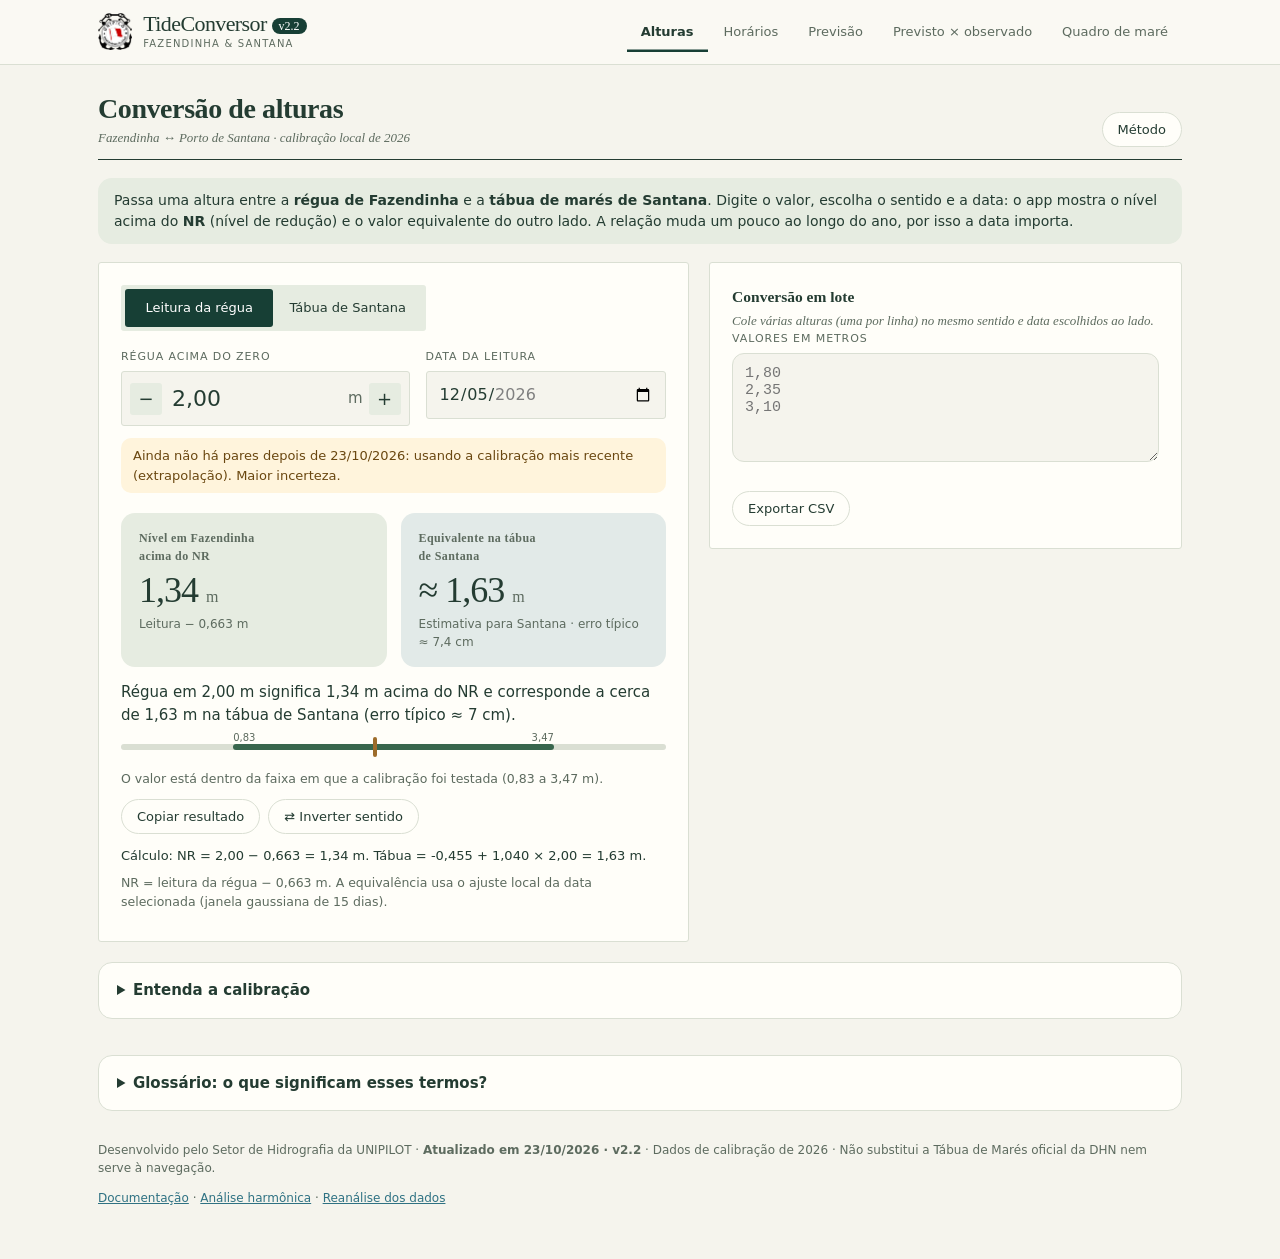
==== commit d2f76e0a: "Previsão com curva do dia (sem coluna d'água), Previsto × observado compacto, sem Série histórica, T" ====
--- a/index.html
+++ b/index.html
@@ -4,7 +4,7 @@
 <meta charset="utf-8">
 <meta name="viewport" content="width=device-width,initial-scale=1">
 <meta name="theme-color" content="#173f35">
-<meta name="description" content="TideConversor v2: conversão de alturas, defasagens de horário, série histórica e previsão de maré entre Fazendinha e Porto de Santana.">
+<meta name="description" content="TideConversor v2: conversão de alturas, defasagens de horário, previsão de maré entre Fazendinha e Porto de Santana.">
 <title>TideConversor v2</title>
 <link rel="icon" href="logo.png">
 <link rel="manifest" href="manifest.webmanifest">
@@ -23,7 +23,6 @@
     <nav class="topnav" role="tablist" aria-label="Ferramentas">
       <button role="tab" id="tab-converter" data-panel="converter" aria-selected="true" aria-controls="converter">Alturas</button>
       <button role="tab" id="tab-lunar" data-panel="lunar" aria-selected="false" aria-controls="lunar">Horários</button>
-      <button role="tab" id="tab-history" data-panel="history" aria-selected="false" aria-controls="history">Histórico</button>
       <button role="tab" id="tab-forecast" data-panel="forecast" aria-selected="false" aria-controls="forecast">Previsão</button>
       <button role="tab" id="tab-compare" data-panel="compare" aria-selected="false" aria-controls="compare">Previsto × observado</button>
       <button role="tab" id="tab-carta" data-panel="carta" aria-selected="false" aria-controls="carta">Quadro de maré</button>
@@ -165,124 +164,28 @@
 </section>
 
 <!-- ============ HISTÓRICO ============ -->
-<section id="history" class="panel" role="tabpanel" aria-labelledby="tab-history" hidden>
-  <div class="sectionhead">
-    <div><h2>Série histórica</h2><p class="sub">Nível médio em Fazendinha · out/2024 a out/2026</p></div>
-    <div class="section-actions"><button class="textbutton" id="exportHistory">Exportar CSV</button><button class="textbutton" data-method="history">Método</button></div>
-  </div>
-  <p class="intro">Nível médio da água em Fazendinha, dia a dia e mês a mês, desde outubro de 2024. Serve para ver se o ano está mais cheio ou mais seco que o anterior. <b>2024</b> teve seca extrema, por isso é mostrado à parte.</p>
-  <div class="history-toolbar">
-    <div class="subnav" role="group" aria-label="Visualização" id="historyNav">
-      <button class="chip" data-view="historySummary" aria-pressed="true">Comparar</button>
-      <button class="chip" data-view="historyGraphView" aria-pressed="false">Gráfico</button>
-      <button class="chip" data-view="historyTableView" aria-pressed="false">Tabela</button>
-    </div>
-    <div class="history-reference" id="historyRef" hidden>
-      <label class="label" for="historyDatum">Referência</label>
-      <select id="historyDatum"><option value="nr">Acima do NR</option><option value="zero">Acima do zero da régua</option></select>
-    </div>
-  </div>
-
-  <div id="historySummary" class="subview">
-    <p class="note interpretation">Seca extrema de 2024 × 2025 como comparador. Diferenças observadas não isolam o efeito causal da seca.</p>
-    <div class="cards3" id="droughtCards"></div>
-    <h3 class="subhead">2026 × 2025 (mesmos meses completos)</h3>
-    <div class="cards3" id="yoyCards"></div>
-  </div>
-
-  <div id="historyGraphView" class="card subview" hidden>
-    <div class="chart-head">
-      <div><h3 id="historyTitle">Médias mensais</h3><p class="sub">Selecione um ponto para ver o valor. Marcador vazado = mês parcial.</p></div>
-      <div class="chart-options" role="group" aria-label="Escala">
-        <button class="chip" id="histMonthly" aria-pressed="true">Mensal</button>
-        <button class="chip" id="histDaily" aria-pressed="false">Diária</button>
-      </div>
-    </div>
-    <div class="yearchecks" id="yearChecks">
-      <label><input type="checkbox" data-year="2024" checked> <i style="background:var(--c2024)"></i> 2024</label>
-      <label><input type="checkbox" data-year="2025" checked> <i style="background:var(--c2025)"></i> 2025</label>
-      <label><input type="checkbox" data-year="2026" checked> <i style="background:var(--c2026)"></i> 2026</label>
-    </div>
-    <div class="plotwrap"><svg class="chart" id="historyChart" viewBox="0 0 920 320" role="img" aria-label="Série histórica de nível médio"></svg></div>
-    <p class="readout" id="historyReadout" aria-live="polite"></p>
-  </div>
-
-  <div id="historyTableView" class="card subview" hidden>
-    <div class="tablewrap"><table><caption id="historyCaption"></caption>
-      <thead><tr><th>Mês</th><th>2024</th><th>2025</th><th>2026</th></tr></thead><tbody id="historyTable"></tbody></table></div>
-  </div>
-
-  <details class="method"><summary>Dados históricos</summary>
-    <p>2024 aparece separado por ter ocorrido seca extrema regional; 2025 é um comparador, não normal climatológica. As médias diárias exigem ≥260 amostras e intervalo máximo no dia ≤60 min. Médias mensais dão peso igual a cada dia qualificado; meses parciais são identificados.</p>
-    <p>Comparação out–dez de 2024 × 2025: dezembro de 2024 tem 30 de 31 dias (*). Fonte: série RLS de Fazendinha (atalaia-fazendinha-rls.xls) a partir de 07/11/2024; de 01/10 a 06/11/2024 usam-se os dados da v1. Dias com amostragem esparsa (após 11/08/2026) entram quando o maior intervalo é ≤65 min, pela média temporal (trapézios); em teste de decimação o erro foi de ≈0,1 cm. Cada dia exige cobertura completa; 22 pontos espúrios foram removidos.</p>
-    <p>Contexto da seca: <a href="https://www.sgb.gov.br/sala-de-imprensa/-/asset_publisher/ujyx/content/monitoramento-hidrologico-permite-acompanhar-evolucao-da-estiagem-na-regiao-norte" target="_blank" rel="noopener">SGB/CPRM</a>.</p>
-  </details>
-</section>
+
 
 <!-- ============ PREVISÃO ============ -->
 <section id="forecast" class="panel" role="tabpanel" aria-labelledby="tab-forecast" hidden>
-  <div class="sectionhead">
-    <div><h2>Previsão da maré</h2><p class="sub">Quanto a água estará acima do NR, e quando ocorrem preamar e baixamar</p></div>
-    <button class="textbutton" data-method="forecast">Como é calculado</button>
-  </div>
-  <p class="intro">Escolha o <b>local</b>, o <b>dia</b> e a <b>hora</b>. O app mostra o nível previsto naquele momento e os horários das marés do dia. A previsão vem da tábua de marés de Santana de 2026.</p>
-
-  <div class="card fc-pick">
-    <div><label class="label" for="forecastLocation">1 · Local</label>
-      <select id="forecastLocation"><option value="faz">Fazendinha (nível acima do NR)</option><option value="san">Porto de Santana (altura da tábua)</option></select></div>
-    <div><label class="label" for="forecastDate">2 · Dia</label>
-      <div class="inputbox"><button class="step" id="dayPrev" type="button" aria-label="Dia anterior">‹</button><input type="date" id="forecastDate" min="2026-01-01" max="2026-12-31"><button class="step" id="dayNext" type="button" aria-label="Próximo dia">›</button></div></div>
-    <div><label class="label" for="forecastTime">3 · Hora (Brasília)</label>
-      <div class="inputbox"><input type="time" id="forecastTime"><button class="step wide" id="nowBtn" type="button">Agora</button></div></div>
-    </div>
-
-  <div class="warning" id="forecastWarning" role="status" hidden></div>
-
-  <div class="card fc-hero" aria-live="polite">
-    <p class="bigsentence" id="fcSentence">—</p>
-    <div class="fc-stats">
-      <div class="stat"><span class="k">Nível neste horário</span><span class="v" id="fcLevel">—</span><span class="s" id="fcTrend"></span></div>
-      <div class="stat pmstat"><span class="k">▲ Próxima preamar (maré cheia)</span><span class="v" id="fcNextPM">—</span><span class="s" id="fcNextPMs"></span></div>
-      <div class="stat bmstat"><span class="k">▼ Próxima baixamar (maré seca)</span><span class="v" id="fcNextBM">—</span><span class="s" id="fcNextBMs"></span></div>
-    </div>
-    <p class="fc-column" id="fcColumn" hidden></p>
-  </div>
-  <p class="note" id="fcNote"></p>
-
-  <div class="card">
-    <h3>Marés do dia</h3>
-    <div class="tidelist" id="tideList"></div>
-  </div>
-
-  <div class="card" style="margin-top:20px">
-    <h3>Quadro de marés de Fazendinha</h3>
-    <p class="sub">Níveis médios calculados com as constantes harmônicas do bloco 02 (313 dias) e NR de 66,3 cm.</p>
-    <div class="tablewrap"><table><thead><tr><th>Nível</th><th>acima do NR (m)</th><th>acima do zero da régua (m)</th></tr></thead><tbody id="quadroBody"></tbody></table></div>
-    <p class="note" id="quadroNote"></p>
-  </div>
-
-  <div class="card" style="margin-top:20px">
-    <h3>Curva do dia</h3>
-    <div class="plotwrap"><svg class="chart" id="forecastChart" viewBox="0 0 920 250" role="img" aria-label="Curva de maré do dia"></svg></div>
-    <p class="note">Toque ou clique na curva para escolher a hora. A linha pontilhada é a hora atual; o ponto laranja, o horário escolhido.</p>
-  </div>
-
-  <details class="adv"><summary>Opções avançadas</summary>
-    <div class="adv-body">
-      <div><label class="label" for="forecastDepth">Profundidade do local ao NR (opcional)</label>
-        <div class="inputbox"><input id="forecastDepth" inputmode="decimal" placeholder="ex.: 6,50" autocomplete="off"><span>m</span></div>
-        <p class="note">Se você souber a profundidade do fundo medida a partir do NR, o app calcula a coluna d’água (profundidade + nível).</p></div>
-      <label class="check" hidden><input type="checkbox" id="lagToggle"> Ajustar os horários pela defasagem média observada em Fazendinha <small>(experimental: a preamar tende a ocorrer ~15 min antes da prevista em Santana)</small></label>
-      <button class="textbutton" id="exportForecast">Baixar o dia em CSV (a cada 15 min)</button>
-    </div>
-  </details>
-
-  <details class="method"><summary>Como a previsão é calculada</summary>
-    <p><b>Harmônica de Fazendinha (padrão).</b> O nível é a soma de ondas senoidais: nível = S0 + Σ f·H·cos(V0 + u − G), com as 113 constantes harmônicas da análise do PACMARÉ (ANHAMA) da série de 313 dias do bloco 02 (correções f e u, inferência e rejeição a 95 %). Os argumentos astronômicos são os de Schureman. A previsão vale para qualquer data de 2024 a 2030, mas as componentes mais lentas dependem do regime do rio observado em 2025–2026.</p>
-    <p><b>Componentes anuais.</b> Sa (21,6 cm) e Ssa (8,3 cm) vêm da mesma análise do PACMARÉ e deslocam o nível médio ao longo do ano, porque o rio sobe e desce. Em dados que não entraram no ajuste, o erro típico é de 10,1 cm (bloco 03), 9,5 cm (bloco 04) e 24 cm na seca de 2024 (bloco 01). Valem enquanto o regime do rio se parecer com 2025–2026.</p>
-    <p><b>Nível de redução.</b> NR = S0 − (M2 + S2 + N2 + K2) = 229,7 − 163,4 = 66,3 cm acima do zero da régua (método do Alte Franco, 1997, com as constantes do PACMARÉ). Antes o site usava 66,3 cm, calculado com as constantes de ajuste próprio. O nível mostrado é o nível acima do NR.</p>
-    <p><b>Escolha da previsão.</b> Foram comparadas a harmônica com as 57 constantes de ajuste próprio e a com as 113 constantes do PACMARÉ (ambas com Sa e Ssa); a do PACMARÉ teve o menor erro em todos os blocos e é a única usada para Fazendinha. Para o Porto de Santana é usada a tábua oficial de 2026.</p>
-  </details>
+  <div class="sectionhead"><div><h2>Previsão da maré</h2><p class="sub">Altura acima do NR e horários de preamar e baixamar</p></div></div>
+  <div class="fc-bar">
+    <select id="fcLoc" aria-label="Local"><option value="faz">Fazendinha</option><option value="san">Porto de Santana (tábua)</option></select>
+    <div class="fc-date"><button class="step" id="fcPrev" type="button" aria-label="Dia anterior">‹</button><input type="date" id="fcDate" aria-label="Dia"><button class="step" id="fcNext" type="button" aria-label="Próximo dia">›</button></div>
+    <input type="time" id="fcTime" aria-label="Hora (Brasília)"><button class="chip" id="fcNow" type="button">Agora</button>
+  </div>
+  <p class="fc-warn" id="fcWarn" role="status" hidden></p>
+  <figure class="card fig fc-card">
+    <div class="fc-read" aria-live="polite">
+      <div><span class="k">Nível às <b id="fcAt">—</b></span><span class="v" id="fcLevel">—</span><span class="s" id="fcTrend"></span></div>
+      <div><span class="k">▲ Próxima preamar</span><span class="v" id="fcPM">—</span><span class="s" id="fcPMs"></span></div>
+      <div><span class="k">▼ Próxima baixamar</span><span class="v" id="fcBM">—</span><span class="s" id="fcBMs"></span></div>
+    </div>
+    <canvas id="fcChart" height="320" aria-label="Curva de maré do dia"></canvas>
+    <ul class="fc-day" id="fcDay" aria-label="Marés do dia"></ul>
+    <figcaption class="fig-cap">Toque ou arraste sobre a curva para escolher a hora. Círculos: preamares e baixamares do dia; linha tracejada: hora atual.</figcaption>
+  </figure>
+  <button class="textbutton" id="fcCsv" type="button">Baixar o dia (CSV, a cada 15 min)</button>
 </section>
 
 <!-- ============ PREVISTO × OBSERVADO ============ -->
@@ -305,64 +208,47 @@
     <h3>Tabela 4. Referência vertical, método e qualidade dos dados</h3>
     <table class="carta-tab" id="cartaQual"><tbody></tbody></table>
     <h3>Tabela 5. Constantes harmônicas principais</h3>
-    <table class="carta-tab carta-const"><thead><tr><th>Componente</th><th>Velocidade (°/h)</th><th>H (m)</th><th>G local UTC−3 (°)</th><th>G Greenwich (°)</th></tr></thead><tbody id="cartaConst"></tbody></table>
+    <div class="tablewrap-x"><table class="carta-tab carta-const"><thead><tr><th>Componente</th><th>Velocidade (°/h)</th><th>H (m)</th><th>G local UTC−3 (°)</th><th>G Greenwich (°)</th></tr></thead><tbody id="cartaConst"></tbody></table></div>
     <p class="carta-note" id="cartaFonte"></p>
   </article>
   <p class="note">Alturas calculadas com as 113 constantes do PACMARÉ e o nível médio anual. Classificação da maré, cálculo do NR e período mínimo de observação seguem a NORMAM-501/DHN (Anexo J); datum, incerteza a 95 % e distinção entre observado e previsto seguem a IHO S-44 (6.1.0). O NR de trabalho é uma referência do Setor de Hidrografia da UNIPILOT e não substitui a Tábua de Marés nem as cartas oficiais da DHN, nem serve à navegação.</p>
 </section>
 
 <section id="compare" class="panel" role="tabpanel" aria-labelledby="tab-compare" hidden>
-  <div class="sectionhead">
-    <div><h2>Previsto × observado</h2><p class="sub">A previsão acertou? Compare com o que a régua de Fazendinha registrou.</p></div>
-    <div class="cmp-dl"><button class="textbutton" id="cmpCsv">Baixar este período (CSV)</button><button class="textbutton" id="cmpCsvAll">Baixar todas as marés (CSV)</button></div>
-  </div>
-
-  <p class="intro">Em cima, <b>todo o registro</b> da régua (média de cada dia). Embaixo, o <b>período escolhido</b> em detalhe: a <b>curva preta</b> é o nível que a régua registrou e a <b>curva verde</b>, o que a previsão dizia. Os <b>pontos</b> marcam as preamares e baixamares: preto = observado, verde vazado = previsto. O erro é medido só nesses pontos.</p>
-
-  <figure class="card fig"><canvas id="cmpOv" height="150" aria-label="Nível médio diário observado e previsto em todo o registro"></canvas>
-    <div class="cmp-legend"><span><i style="background:var(--ink,#1c1c1c)"></i>Observado</span><span><i style="background:#009E73"></i>Previsto</span></div>
-    <figcaption class="fig-cap"><b>Figura 1.</b> Nível médio diário observado e previsto em todo o registro de Fazendinha (nov/2024 a out/2026), em metros acima do NR. A faixa marrom marca o período detalhado abaixo (toque no gráfico para mudá-la); a área cinza é o período usado no ajuste da previsão (bloco 02).</figcaption></figure>
-  <div class="cmp-tabhead"><b>Tabela 1.</b> Erro de altura nas preamares e baixamares (previsto − observado).</div>
-  <div class="cmp-cards cmp-cards3" id="cmpSummary"></div>
-
-  <div class="card cmp-pick">
-    <span class="label">1 · Escolha o que quer ver</span>
-    <div class="chips" id="cmpPresets"></div>
-    <span class="label" style="margin-top:14px">2 · Ou navegue pelo tempo</span>
-    <div class="cmp-nav">
-      <button class="step" id="cmpPrev" type="button" aria-label="Período anterior">‹</button>
-      <input type="date" id="cmpDate" aria-label="Primeiro dia">
-      <button class="step" id="cmpNext" type="button" aria-label="Próximo período">›</button>
-      <div class="chips" id="cmpLen" role="group" aria-label="Duração"></div>
-    </div>
-    <p class="cmp-tag" id="cmpTag"></p>
-  </div>
-
-  <p class="cmp-verdict" id="cmpVerdict" aria-live="polite"></p>
-
-  <figure class="card fig">
-    <div class="cmp-legend"><span><i style="background:var(--ink,#1c1c1c)"></i>Observado (curva)</span><span><i style="background:#009E73"></i>Previsto (curva)</span><span><i class="dot" style="background:var(--ink,#1c1c1c)"></i>PM/BM observada</span><span><i class="dot ring"></i>PM/BM prevista</span><span><i class="dot" style="background:var(--c-pm,#D55E00)"></i>erro nas preamares</span><span><i class="tri" style="color:var(--c-bm,#0072B2)"></i>erro nas baixamares</span><span><i class="gap"></i>sem registro</span></div>
-    <div class="cmp-chart" id="cmpWrap">
-      <canvas id="cmpMain" height="300" aria-label="Nível observado e previsto"></canvas>
-      <canvas id="cmpErr" height="130" aria-label="Diferença de altura nas preamares e baixamares"></canvas>
-      <div class="cmp-cursor" id="cmpCursor" hidden></div><div class="cmp-tip" id="cmpTip" hidden></div>
-    </div>
-    <figcaption class="fig-cap"><b>Figura 2.</b> Período escolhido. (a) Nível observado (curva preta) e previsto (curva verde), em metros acima do NR; os pontos marcam as preamares e baixamares, e o traço cinza liga cada observação à sua previsão. (b) Erro de altura nas preamares (círculos) e baixamares (triângulos): acima de zero, a previsão ficou mais alta que a água. Escalas fixas, iguais em todos os períodos; faixas cinza = sem registro.</figcaption>
-  </figure>
-
-  <div class="cmp-tabhead"><b>Tabela 2.</b> Resumo do período escolhido.</div>
-  <div class="cmp-cards" id="cmpCards" aria-live="polite"></div>
-  <div class="card"><div class="cmp-evhead"><div class="cmp-tabhead" style="margin:0"><b>Tabela 3.</b> <span id="cmpEvTitle">Preamares e baixamares neste período</span>: hora e altura em que a água chegou ao máximo e ao mínimo, contra o que a previsão dizia.</div><button class="chip" id="cmpAll" type="button">Ver todas as marés do registro</button></div><div class="tablewrap"><table id="cmpEvents"></table></div></div>
-
-  <figure class="card fig"><canvas id="cmpMonths" height="190" aria-label="Erro típico por mês"></canvas>
-    <div class="cmp-legend"><span><i style="background:#009E73"></i>teste independente (dados não usados no ajuste)</span><span><i style="background:#8a9590"></i>dados usados no ajuste (erro menor, não é um teste)</span><span><i style="background:#E69F00"></i>registro irregular (após 11/08/2026)</span></div>
-    <figcaption class="fig-cap"><b>Figura 3.</b> Erro típico (RMSE) de altura nas preamares e baixamares, mês a mês. Toque em um ponto para ver aquele mês em detalhe.</figcaption></figure>
-
-  <details><summary>Como ler estes números</summary>
-    <p><b>Erro típico (RMSE)</b>: diferença de altura entre as preamares e baixamares previstas e observadas, em centímetros (só elas são usadas; as horas intermediárias não entram no cálculo); erros grandes pesam mais. <b>Viés</b>: se a previsão ficou, em média, acima (+) ou abaixo (−) da água. <b>9 em cada 10 marés</b>: o erro máximo em 90 % das preamares e baixamares. <b>Horário</b>: diferença média entre a hora prevista e a observada para preamares e baixamares.</p>
-    <p><b>Avaliação:</b> até 10 cm, muito boa; até 15 cm, boa; até 25 cm, razoável; acima disso, fraca (a água do rio muda o nível médio e a previsão não acompanha).</p>
-    <p>A previsão é a harmônica de Fazendinha com as componentes anuais. As 113 constantes (marés e componentes anuais Sa e Ssa) vêm da análise do PACMARÉ do bloco B02 (fev/2025 a jan/2026). <b>Dados fora desse período são teste</b>: nov–dez/2024 e jan–jul/2026. Nos períodos usados no ajuste o erro é menor por construção. As observações são valores horários da régua; depois de 11/08/2026 o registrador grava de forma irregular e há menos horas.</p>
-  </details>
+  <div class="sectionhead"><div><h2>Previsto × observado</h2><p class="sub">Erro de altura nas preamares e baixamares de Fazendinha</p></div>
+    <div class="cmp-dl"><button class="textbutton" id="cmpCsv">CSV do período</button><button class="textbutton" id="cmpCsvAll">CSV de tudo</button></div></div>
+
+  <div class="cmp-ctl">
+    <select id="cmpPresets" aria-label="Período de exemplo"></select>
+    <div class="cmp-nav"><button class="step" id="cmpPrev" type="button" aria-label="Período anterior">‹</button><input type="date" id="cmpDate" aria-label="Primeiro dia"><button class="step" id="cmpNext" type="button" aria-label="Próximo período">›</button></div>
+    <div class="chips" id="cmpLen" role="group" aria-label="Duração"></div>
+    <span class="cmp-tag" id="cmpTag"></span>
+  </div>
+
+  <div class="cmp-grid">
+    <figure class="card fig cmp-left">
+      <canvas id="cmpOv" height="96" aria-label="Nível médio diário observado e previsto em todo o registro"></canvas>
+      <div class="cmp-chart" id="cmpWrap">
+        <canvas id="cmpMain" height="260" aria-label="Nível observado e previsto"></canvas>
+        <canvas id="cmpErr" height="110" aria-label="Erro de altura nas preamares e baixamares"></canvas>
+        <div class="cmp-cursor" id="cmpCursor" hidden></div><div class="cmp-tip" id="cmpTip" hidden></div>
+      </div>
+      <div class="cmp-legend"><span><i style="background:var(--ink,#1c1c1c)"></i>Observado</span><span><i style="background:#009E73"></i>Previsto</span><span><i class="dot" style="background:var(--ink,#1c1c1c)"></i>PM/BM observada</span><span><i class="dot ring"></i>PM/BM prevista</span><span><i class="dot" style="background:var(--c-pm,#D55E00)"></i>erro preamar</span><span><i class="tri" style="color:var(--c-bm,#0072B2)"></i>erro baixamar</span></div>
+      <figcaption class="fig-cap">Em cima, todo o registro (média diária; toque para mover a faixa marrom; cinza = ajuste). (a) Período escolhido. (b) Erro de altura nas preamares e baixamares (acima de zero = previsto acima).</figcaption>
+    </figure>
+
+    <div class="cmp-right">
+      <div class="cmp-cards" id="cmpCards" aria-live="polite"></div>
+      <p class="cmp-all" id="cmpSummary"></p>
+      <figure class="card fig"><canvas id="cmpMonths" height="150" aria-label="Erro típico por mês"></canvas>
+        <div class="cmp-legend"><span><i style="background:#009E73"></i>teste</span><span><i style="background:#8a9590"></i>ajuste</span><span><i style="background:#E69F00"></i>registro irregular</span></div>
+        <figcaption class="fig-cap">Erro típico por mês (cm). Toque em um ponto para abrir o mês.</figcaption></figure>
+    </div>
+  </div>
+
+  <details class="cmp-table"><summary id="cmpEvTitle">Preamares e baixamares do período</summary>
+    <div class="cmp-evhead"><button class="chip" id="cmpAll" type="button">Ver todas as marés do registro</button></div>
+    <div class="tablewrap"><table id="cmpEvents"></table></div></details>
 </section>
 </main>
 
@@ -394,5 +280,6 @@
 <script src="app.js"></script>
 <script src="compare.js"></script>
 <script src="carta.js"></script>
+<script src="forecast.js"></script>
 </body>
 </html>
--- a/compare.css
+++ b/compare.css
@@ -56,3 +56,37 @@
 #carta .carta-chart tr.faz td{font-weight:700;background:var(--sage,#eef)}#carta .carta-chart tr.oficial td{color:var(--muted)}
 
 :root{--c-pm:#D55E00;--c-bm:#0072B2}
+/* Previsão */
+#forecast .fc-bar{display:flex;gap:10px;flex-wrap:wrap;align-items:center;margin:14px 0}
+#forecast .fc-bar select,#forecast .fc-bar input{border:1.5px solid var(--line);background:var(--paper);padding:9px 10px;font:inherit;color:inherit;min-width:0;height:42px}
+#forecast .fc-date{display:flex;gap:6px;align-items:center}
+#forecast .fc-date .step{border:0;background:var(--sage);width:40px;height:42px;font-size:20px;color:inherit}
+#forecast .fc-read{display:grid;grid-template-columns:repeat(3,1fr);gap:0;margin-bottom:10px;border-bottom:1px solid var(--line)}
+#forecast .fc-read>div{padding:4px 14px 12px;border-left:1px solid var(--line)}#forecast .fc-read>div:first-child{border-left:0;padding-left:2px}
+#forecast .fc-read .k{display:block;font-size:11px;letter-spacing:.08em;text-transform:uppercase;color:var(--muted)}
+#forecast .fc-read .v{display:block;font:600 clamp(24px,3.4vw,32px) var(--serif,Georgia,serif);letter-spacing:-.02em}#forecast .fc-read .v small{font-size:.5em;color:var(--muted)}
+#forecast .fc-read .s{display:block;font-size:12.5px;color:var(--muted)}
+#forecast canvas{width:100%;display:block}
+#forecast .fc-day{list-style:none;margin:10px 0 0;padding:0;display:flex;gap:8px 18px;flex-wrap:wrap;font-size:13.5px;font-variant-numeric:tabular-nums}
+#forecast .fc-day li{white-space:nowrap}#forecast .fc-day .pm b{color:var(--c-pm,#D55E00)}#forecast .fc-day .bm b{color:var(--c-bm,#0072B2)}
+#forecast .fc-warn{background:var(--warn-bg,#fff4dc);color:var(--warn-ink,#6a4710);padding:8px 12px;margin:0 0 10px;font-size:13px}
+@media (max-width:600px){#forecast .fc-read{grid-template-columns:1fr 1fr}#forecast .fc-read>div:first-child{grid-column:1/-1;border-bottom:1px solid var(--line);margin-bottom:6px}#forecast .fc-read>div:nth-child(2){border-left:0;padding-left:2px}}
+/* Previsto × observado compacto */
+#compare .cmp-ctl{display:flex;gap:10px;flex-wrap:wrap;align-items:center;margin:12px 0 14px}
+#compare .cmp-ctl select,#compare .cmp-ctl input{border:1.5px solid var(--line);background:var(--paper);padding:8px 10px;font:inherit;color:inherit;height:40px;min-width:0}
+#compare .cmp-ctl .cmp-nav{margin:0;display:flex;gap:6px;align-items:center}
+#compare .cmp-ctl .step{height:40px;width:40px}
+#compare .cmp-ctl .chips{margin:0}
+#compare .cmp-tag{margin:0 0 0 auto;padding:5px 10px;font-size:12px;font-weight:600}
+#compare .cmp-grid{display:grid;grid-template-columns:minmax(0,1.9fr) minmax(0,1fr);gap:16px;align-items:start}
+#compare .cmp-grid .fig{margin:0}
+#compare .cmp-cards{display:grid;grid-template-columns:1fr 1fr;margin:0}
+#compare .cmp-cards .cmp-card:nth-child(odd){border-left:0;padding-left:4px}
+#compare .cmp-cards .cmp-card:nth-child(n+3){border-top:1px solid var(--line)}
+#compare .cmp-card .v{font-size:clamp(22px,2.2vw,28px)}
+#compare .cmp-empty{grid-column:1/-1;padding:12px 4px;color:var(--muted);font-size:13.5px}
+#compare .cmp-all{font-size:12.5px;color:var(--muted);margin:10px 0 14px;line-height:1.5}
+#compare .cmp-table{margin-top:16px}#compare .cmp-table summary{font:600 14px var(--serif,Georgia,serif)}
+#compare .cmp-legend{margin:6px 0 0;gap:6px 14px;font-size:12px}
+#compare canvas#cmpOv{margin-bottom:6px}
+@media (max-width:900px){#compare .cmp-grid{grid-template-columns:minmax(0,1fr)}#compare .cmp-tag{margin-left:0}}
--- a/journal.css
+++ b/journal.css
@@ -59,4 +59,19 @@
 @media print{.topnav,header,footer{display:none}}
 .topnav button{white-space:nowrap}
 @media (max-width:900px){.topnav button,.topnav button[aria-selected=true]{padding:10px 8px!important;font-size:12.5px}.topnav{gap:0;flex-wrap:wrap;justify-content:flex-end}}
-@media (max-width:560px){.topnav{justify-content:flex-start;overflow-x:auto;flex-wrap:nowrap;max-width:100%}.topnav button{flex:none}}
+@media (max-width:560px){.top{flex-wrap:wrap}.topnav{display:grid;grid-template-columns:repeat(3,1fr);width:100%;gap:0}.topnav button,.topnav button[aria-selected=true]{white-space:normal;text-align:center;line-height:1.2;min-height:42px;padding:8px 4px!important}}
+@media (max-width:600px){#valueDown,#valueUp,#dayPrev,#dayNext,#nowBtn,.step{min-width:42px;min-height:42px}.chip{min-height:38px}#carta .carta-const{font-size:12px}#carta .carta-const th,#carta .carta-const td{padding:6px 3px}#carta .carta-const th{font-size:10px;letter-spacing:.02em}#carta .carta-tab th{font-size:10.5px}.rangebar .lbl{font-size:11px}}
+/* celular: texto mínimo de 12 px e alvos de toque de pelo menos 40 px */
+@media (max-width:600px){
+  .sub,.hint,.note,.label,.stats,.sample,.direction,.legend,.calendar span,.pill,.kind,.chip,.textbutton,.method-button,.cmp-legend,.carta-note,.fig-cap,.cmp-tabhead,.cmp-card .k,details,details p,summary,.footline,footer,small{font-size:max(12px,1em)}
+  .sub,.hint,.note,.label,.stats,.sample,.chip,.textbutton,.method-button,.pill,.kind,.legend,footer,.footline,.calendar span{font-size:12px!important}
+  select,input:not([type=checkbox]):not([type=radio]):not([type=range]),.chip,.textbutton,.method-button,.step,.seg button{min-height:40px}
+  .textbutton,.method-button,.chip{display:inline-flex;align-items:center}
+  .inputbox input{min-height:0}
+  td small,.calculation,.cmp-card .k,.result h3,.history-readout{font-size:11.5px!important}
+  .calculation{font-size:12px!important}
+}
+
+/* Tabela 5 (constantes): tudo centralizado nas células */
+#carta .carta-const th,#carta .carta-const td,#carta .carta-const td:first-child,#carta .carta-const th:first-child,#carta .carta-const td:nth-child(2){text-align:center}
+@media (max-width:600px){#compare .cmp-dl{gap:14px}#compare .cmp-dl .textbutton{min-height:32px;padding:0;border:0;background:none;text-decoration:underline;font-size:13px!important}#compare .cmp-ctl{gap:8px;margin:10px 0}}
